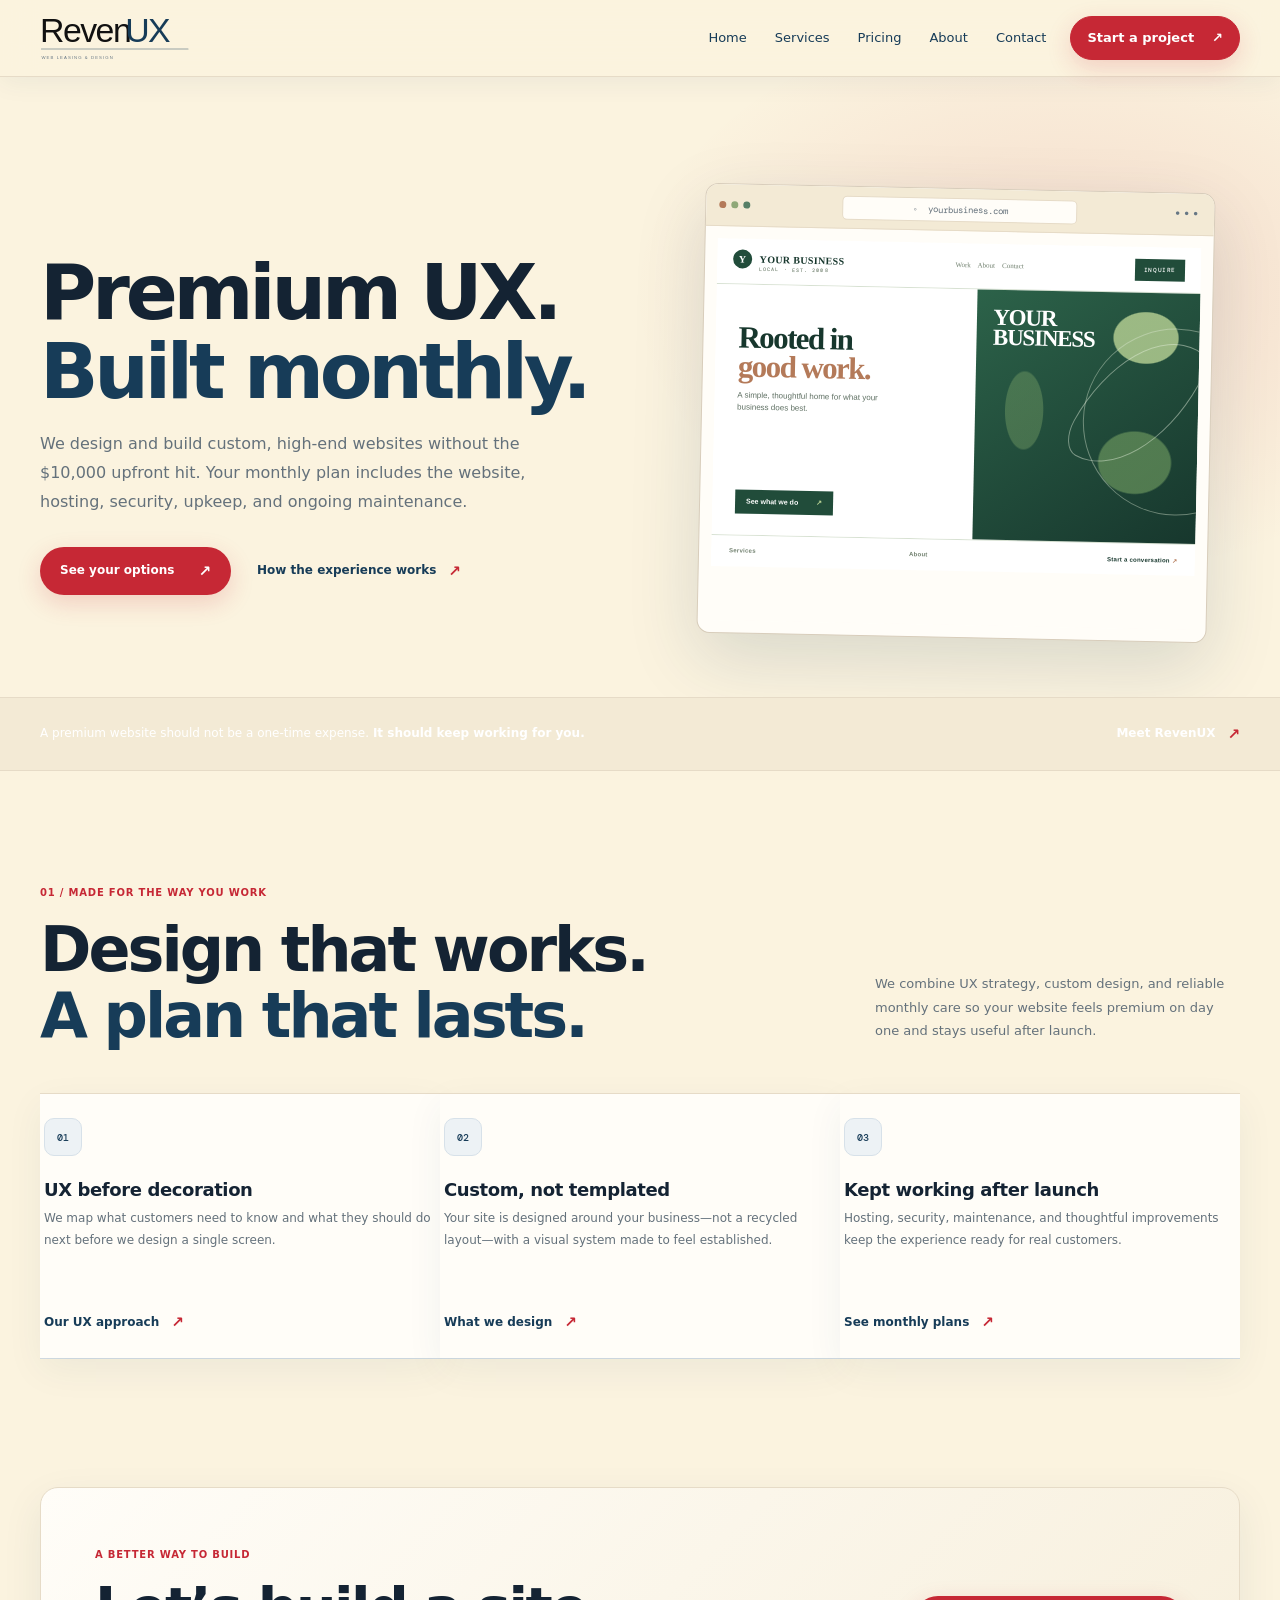
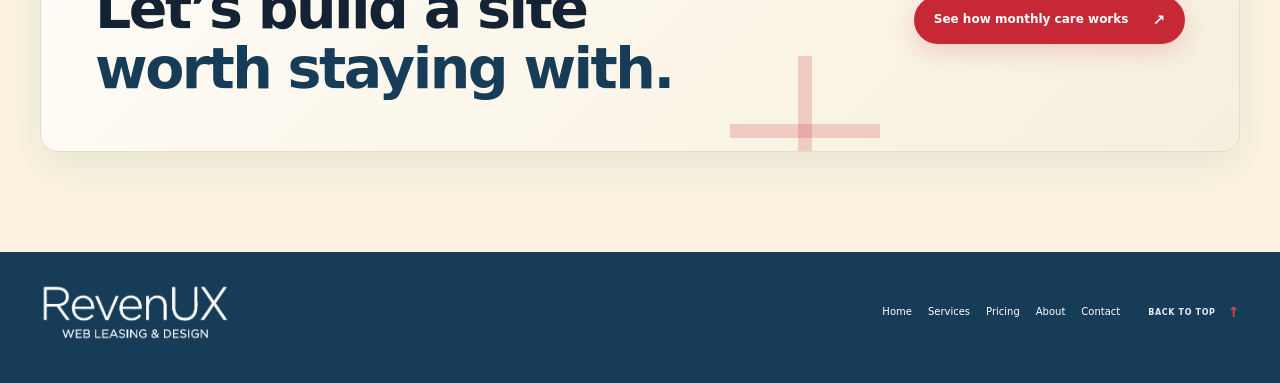
==== index.html @ ce30400d "Restore cream palette and tighten RevenUX wordmark" ====
<!doctype html>
<html lang="en">
<head>
  <meta charset="utf-8"><meta name="viewport" content="width=device-width, initial-scale=1">
  <meta name="theme-color" content="#ffffff"><meta name="description" content="RevenUX designs custom UX-led websites for local businesses with affordable monthly care, maintenance, hosting, and security.">
  <title>RevenUX — Premium UX websites, built monthly</title><link rel="icon" href="assets/revenux-monogram-blue.svg?v=1" type="image/svg+xml" sizes="any"><link rel="apple-touch-icon" href="assets/revenux-monogram-blue.svg?v=1">
  <link rel="preconnect" href="https://fonts.googleapis.com"><link rel="preconnect" href="https://fonts.gstatic.com" crossorigin>
  <link href="https://fonts.googleapis.com/css2?family=DM+Mono:wght@400;500&family=DM+Sans:wght@400;500;600;700&family=Manrope:wght@400;500;600;700;800&display=swap" rel="stylesheet">
  <link rel="stylesheet" href="styles.css?v=cream-red-1"><script src="script.js" defer></script>
</head>
<body data-page="home">
  <a class="skip-link" href="#main">Skip to content</a>
  <header class="site-header" id="top"><div class="shell header-inner">
    <a class="brand brand-wordmark" href="index.html" aria-label="RevenUX home"><img class="brand-logo" src="assets/revenux-wordmark-black-blue-tight.svg?v=1" alt="RevenUX Web Leasing &amp; Design"></a>
    <button class="menu-toggle" type="button" aria-expanded="false" aria-controls="primary-nav" aria-label="Open menu"><span></span><span></span></button>
    <nav class="primary-nav" id="primary-nav" aria-label="Main navigation"><a data-nav="home" href="index.html">Home</a><a data-nav="services" href="services.html">Services</a><a data-nav="pricing" href="pricing.html">Pricing</a><a data-nav="about" href="about.html">About</a><a data-nav="contact" href="contact.html">Contact</a><a class="nav-cta" href="contact.html">Start a project <span>↗</span></a></nav>
  </div></header>
  <main id="main">
    <section class="hero section-pad"><div class="hero-grid shell">
      <div class="hero-copy reveal"><h1>Premium UX.<br><em>Built monthly.</em></h1><p class="hero-lede">We design and build custom, high-end websites without the $10,000 upfront hit. Your monthly plan includes the website, hosting, security, upkeep, and ongoing maintenance.</p><div class="hero-actions"><a class="button button-primary" href="contact.html">See your options <span>↗</span></a><a class="text-link" href="services.html">How the experience works <span>↗</span></a></div></div>
      <div class="hero-visual reveal reveal-delay" aria-label="Website preview for a local heating and air company"><div class="visual-orbit orbit-one"></div><div class="visual-orbit orbit-two"></div><div class="site-preview"><div class="preview-top"><span class="preview-dots"><i></i><i></i><i></i></span><span class="preview-url">◦ &nbsp;yourbusiness.com</span><span class="preview-menu">•••</span></div><div class="preview-site preview-business preview-editorial"><div class="preview-nav"><span class="preview-logo"><b>Y</b> YOUR BUSINESS <small>LOCAL · EST. 2008</small></span><span class="preview-links">Work &nbsp;&nbsp; About &nbsp;&nbsp; Contact</span><span class="preview-call">INQUIRE</span></div><div class="preview-split"><div class="preview-split-copy"><h2>Rooted in<br><em>good work.</em></h2><p>A simple, thoughtful home for what your business does best.</p><span class="preview-button">See what we do <b>↗</b></span></div><div class="preview-visual-block"><strong>YOUR<br>BUSINESS</strong></div></div><div class="preview-footer-row"><span>Services</span><span>About</span><span>Start a conversation <b>↗</b></span></div></div></div></div>
    </div></section>
    <section class="intro-strip"><div class="shell strip-inner"><p>A premium website should not be a one-time expense. <strong>It should keep working for you.</strong></p><a class="text-link" href="about.html">Meet RevenUX <span>↗</span></a></div></section>
    <section class="section-pad home-services"><div class="shell"><div class="section-heading heading-row reveal"><div><span class="eyebrow">01 / MADE FOR THE WAY YOU WORK</span><h2>Design that works.<br><em>A plan that lasts.</em></h2></div><p>We combine UX strategy, custom design, and reliable monthly care so your website feels premium on day one and stays useful after launch.</p></div><div class="service-grid"><article class="service-card reveal"><span class="service-icon">01</span><h3>UX before decoration</h3><p>We map what customers need to know and what they should do next before we design a single screen.</p><a href="services.html" class="text-link">Our UX approach <span>↗</span></a></article><article class="service-card reveal reveal-delay"><span class="service-icon">02</span><h3>Custom, not templated</h3><p>Your site is designed around your business—not a recycled layout—with a visual system made to feel established.</p><a href="services.html" class="text-link">What we design <span>↗</span></a></article><article class="service-card reveal reveal-delay-2"><span class="service-icon">03</span><h3>Kept working after launch</h3><p>Hosting, security, maintenance, and thoughtful improvements keep the experience ready for real customers.</p><a href="pricing.html" class="text-link">See monthly plans <span>↗</span></a></article></div></div></section>
    <section class="home-cta"><div class="shell cta-panel reveal"><div><span class="eyebrow">A BETTER WAY TO BUILD</span><h2>Let’s build a site<br><em>worth staying with.</em></h2></div><a class="button button-primary" href="contact.html">See how monthly care works <span>↗</span></a><span class="cta-spark" aria-hidden="true"></span></div></section>
  </main>
  <footer class="site-footer"><div class="shell footer-main"><a class="footer-wordmark" href="index.html" aria-label="RevenUX home"><img src="assets/revenux-wordmark-footer.png" alt="RevenUX Web Leasing &amp; Design" style="display:block;width:190px;max-width:190px;height:auto;"></a><nav class="footer-links" aria-label="Footer navigation"><a href="index.html">Home</a><a href="services.html">Services</a><a href="pricing.html">Pricing</a><a href="about.html">About</a><a href="contact.html">Contact</a></nav><a class="back-top" href="#top">BACK TO TOP <span>↑</span></a></div></footer>
</body></html>
---- styles.css ----
:root{color-scheme:dark;--bg:#111311;--bg-soft:#171a17;--panel:#1c201c;--line:#343a33;--text:#f3f2ec;--muted:#a3aaa0;--soft:#788076;--accent:#c62835;--accent-hi:#e0444e;--green:#a52b35;--sans:'DM Sans',sans-serif;--display:'Manrope',sans-serif;--mono:'DM Mono',monospace;--shell:1200px;--radius:14px}
*{box-sizing:border-box}html{scroll-behavior:smooth;scroll-padding-top:90px}body{margin:0;background:var(--bg);color:var(--text);font:15px/1.6 var(--sans);-webkit-font-smoothing:antialiased}a{color:inherit;text-decoration:none}button,input,select,textarea{font:inherit}button{color:inherit}.shell{width:min(var(--shell),calc(100% - 56px));margin-inline:auto}.section-pad{padding-block:108px}.skip-link{position:fixed;top:10px;left:10px;z-index:1000;padding:10px 14px;background:var(--accent);color:#161713;transform:translateY(-150%)}.skip-link:focus{transform:none}
.site-header{position:sticky;top:0;z-index:50;background:rgba(17,19,17,.9);backdrop-filter:blur(16px);border-bottom:1px solid rgba(255,255,255,.07)}.header-inner{height:78px;display:flex;align-items:center;justify-content:space-between}.brand{display:inline-flex;align-items:center;gap:11px;font:800 18px/1 var(--display);letter-spacing:-.8px}.brand-mark{display:grid;place-items:center;width:38px;height:38px;background:var(--accent);color:#171613;border-radius:11px;font:800 21px var(--display)}.brand-accent{color:var(--accent)}.brand small{display:block;margin-top:5px;color:#8b9288;font:500 8px/1 var(--mono);letter-spacing:1.4px}.primary-nav{display:flex;align-items:center;gap:32px;color:#b3b8af;font-size:13px}.primary-nav>a:not(.nav-cta){transition:color .2s}.primary-nav>a:not(.nav-cta):hover,.primary-nav>a[aria-current=page]{color:var(--text)}.primary-nav>a[aria-current=page]:not(.nav-cta){position:relative}.primary-nav>a[aria-current=page]:not(.nav-cta):after{position:absolute;right:0;bottom:-28px;left:0;height:2px;background:var(--accent);content:""}.nav-cta{display:flex;align-items:center;gap:18px;padding:10px 15px;border:1px solid #414741;border-radius:999px;color:var(--text)}.nav-cta span{color:var(--accent)}.nav-cta:hover{border-color:var(--accent)}.menu-toggle{display:none}
.eyebrow{color:var(--accent);font:500 10px/1.4 var(--mono);letter-spacing:1.35px;text-transform:uppercase}.hero{position:relative;overflow:hidden;padding-top:76px;padding-bottom:24px;background:radial-gradient(ellipse 44% 52% at 84% 42%,rgba(198,40,53,.095),transparent 72%)}.hero-grid{display:grid;grid-template-columns:1fr .97fr;align-items:center;gap:48px;min-height:570px}.hero .eyebrow{display:inline-flex;align-items:center;gap:10px;padding:8px 12px;border:1px solid #373c36;border-radius:999px;color:#bdc1b7;font-size:9px;letter-spacing:1px}.status-dot,.caption-live i{width:7px;height:7px;border-radius:50%;background:#99ad82;box-shadow:0 0 12px #99ad8266}.hero h1,.page-hero h1{margin:23px 0 19px;font:700 clamp(48px,6vw,78px)/1.02 var(--display);letter-spacing:-4.5px}.hero h1 em,.page-hero h1 em,.section-heading h2 em,.contact-copy h1 em,.values-copy h2 em,.cta-panel h2 em{font-style:normal;color:var(--accent)}.hero-lede{max-width:510px;margin:0;color:#aab0a6;font-size:16px;line-height:1.8}.hero-actions{display:flex;align-items:center;gap:26px;margin-top:30px}.button{display:inline-flex;align-items:center;justify-content:center;gap:24px;min-height:48px;padding:0 20px;border:0;border-radius:8px;font-size:12px;font-weight:700;cursor:pointer;transition:transform .2s,background .2s,border-color .2s}.button:hover{transform:translateY(-2px)}.button-primary{background:var(--accent);color:#181915}.button-primary:hover{background:var(--accent-hi)}.button span{font-size:15px}.text-link{display:inline-flex;align-items:center;gap:12px;color:#e7e8e1;font-size:12px;font-weight:700;transition:color .2s}.text-link:hover{color:var(--accent)}.text-link span{color:var(--accent);font-size:15px}.hero-proof{display:flex;align-items:center;gap:13px;margin-top:54px}.proof-avatars{display:flex;padding-left:5px}.proof-avatars span{display:grid;place-items:center;width:31px;height:31px;margin-left:-5px;border:2px solid var(--bg);border-radius:50%;background:#526052;color:#e6e8dc;font:600 9px var(--mono)}.proof-avatars span+span{background:#795d4e}.hero-proof p{margin:0;color:#939a90;font-size:10px;line-height:1.5}.hero-proof strong{color:#d4d8ce;font-size:11px;font-weight:600}
.hero-visual{position:relative;min-height:490px;display:grid;place-items:center}.visual-orbit{position:absolute;aspect-ratio:1;border:1px solid rgba(198,40,53,.13);border-radius:50%;pointer-events:none;animation:orbit-pulse 7s ease-in-out infinite}.orbit-one{width:580px}.orbit-two{width:450px;border-color:rgba(198,40,53,.09);animation-delay:-3s}.site-preview{position:relative;width:min(100%,510px);border:1px solid #42483f;border-radius:13px;background:#20231f;overflow:hidden;box-shadow:0 28px 80px #0008;transform:rotate(1.2deg);animation:float 7s ease-in-out infinite}.preview-top{height:42px;display:grid;grid-template-columns:1fr 2.5fr 1fr;align-items:center;padding:0 13px;background:#242823;border-bottom:1px solid #3a4038}.preview-dots{display:flex;gap:5px}.preview-dots i,.browser-lights i{width:7px;height:7px;border-radius:50%;background:#df8068}.preview-dots i:nth-child(2),.browser-lights i:nth-child(2){background:#d7b66c}.preview-dots i:nth-child(3),.browser-lights i:nth-child(3){background:#8eaa7b}.preview-url{justify-self:center;width:100%;max-width:235px;padding:5px 8px;border-radius:5px;background:#171a17;color:#92988e;text-align:center;font:9px var(--mono)}.preview-menu{justify-self:end;color:#8f958d;font-size:12px;letter-spacing:2px}.preview-site{margin:12px;background:#e6e2d6;color:#252b26;min-height:382px;overflow:hidden}.preview-nav{height:46px;display:flex;align-items:center;justify-content:space-between;padding:0 16px;border-bottom:1px solid #d1cfc4}.preview-logo{font:800 10px var(--display);letter-spacing:.8px}.preview-logo b{display:inline-grid;place-items:center;width:19px;height:19px;margin-right:5px;border-radius:5px;background:#3c5747;color:#e8e5d7}.preview-logo small{display:block;margin:-3px 0 0 26px;color:#626b60;font:500 5px var(--mono);letter-spacing:1.1px}.preview-links{color:#677067;font-size:7px}.preview-call{padding:7px 9px;background:#cf7655;color:#fff;font:500 6px var(--mono);letter-spacing:.6px}.preview-hero{position:relative;min-height:232px;padding:35px 28px 22px;background:linear-gradient(115deg,#e7e3d7 0%,#dedfd1 65%,#bfc5ac 100%);overflow:hidden}.preview-kicker{color:#656d5e;font:500 6px var(--mono);letter-spacing:1.4px}.preview-hero h2{position:relative;z-index:1;margin:9px 0 6px;font:800 38px/.97 var(--display);letter-spacing:-2px}.preview-hero h2 em{color:#b56546;font-style:normal}.preview-hero p{position:relative;z-index:1;max-width:160px;margin:0;color:#676e63;font-size:8px;line-height:1.6}.preview-button{position:relative;z-index:1;display:inline-flex;gap:18px;margin-top:13px;padding:8px 11px;background:#334b3b;color:#f2f0e7;font:600 7px var(--sans)}.preview-button b{color:#e79a73}.preview-stat-row{display:grid;grid-template-columns:repeat(3,1fr);padding:14px 20px;background:#f0ede4}.preview-stat-row>div{padding-left:12px;border-right:1px solid #d8d7ca}.preview-stat-row>div:first-child{padding-left:0}.preview-stat-row>div:last-child{border:0}.preview-stat-row strong{display:block;font:800 17px var(--display)}.preview-stat-row strong span{color:#bd744e}.preview-stat-row small{display:block;margin-top:1px;color:#7e857a;font:500 5px var(--mono);letter-spacing:.4px}.preview-caption{height:58px;display:flex;align-items:center;gap:9px;padding:0 14px;color:#d9ddd4}.caption-mark{display:grid;place-items:center;width:25px;height:25px;border-radius:6px;background:#352b24;color:var(--accent)}.preview-caption strong,.preview-caption small{display:block}.preview-caption strong{font-size:9px}.preview-caption small{margin-top:2px;color:#8e968b;font-size:8px}.caption-live{display:flex;align-items:center;gap:6px;margin-left:auto;color:#a2aa9f;font:500 7px var(--mono);letter-spacing:.5px}.caption-live i{width:5px;height:5px}.floating-note{position:absolute;right:-3px;bottom:27px;display:flex;align-items:center;gap:10px;padding:12px 15px;border:1px solid #3e453b;border-radius:9px;background:#1b1f1b;box-shadow:0 12px 35px #0007;animation:float 6s ease-in-out infinite reverse}.note-icon{display:grid;place-items:center;width:28px;height:28px;border-radius:7px;background:#352b24;color:var(--accent)}.floating-note small,.floating-note strong{display:block}.floating-note small{color:#858d82;font:500 7px var(--mono);letter-spacing:.8px}.floating-note strong{margin-top:2px;font-size:10px}.hero-bottom{display:flex;align-items:center;gap:15px;padding-top:15px;color:#788076;font:500 8px var(--mono);letter-spacing:1px}.hero-line{height:1px;flex:1;background:#343a32}
.intro-strip{background:#1b1e1a;border-block:1px solid #2a2f29}.strip-inner{min-height:72px;display:flex;align-items:center;justify-content:space-between;gap:20px}.strip-inner p{margin:0;color:#a5aaa1;font-size:12px}.strip-inner strong{color:#edf0e7;font-weight:600}.home-services{background:#151815}.section-heading{margin-bottom:45px}.heading-row{display:flex;align-items:end;justify-content:space-between;gap:40px}.section-heading h2,.values-copy h2{margin:14px 0 0;font:700 clamp(40px,5vw,62px)/1.06 var(--display);letter-spacing:-3px}.heading-row>p{max-width:365px;margin:0 0 6px;color:#9ba298;font-size:13px;line-height:1.8}.service-grid{display:grid;grid-template-columns:repeat(3,1fr);gap:13px}.service-card{min-height:265px;display:flex;flex-direction:column;padding:24px;border:1px solid #363d35;border-radius:var(--radius);background:linear-gradient(145deg,#1e221e,#171a17);transition:transform .25s,border-color .25s}.service-card:hover{transform:translateY(-5px);border-color:#7f654f}.service-icon{display:grid;place-items:center;width:38px;height:38px;border:1px solid #554436;border-radius:10px;background:#29241f;color:var(--accent);font:500 10px var(--mono)}.service-card h3{margin:23px 0 8px;font:650 18px var(--display);letter-spacing:-.4px}.service-card p{margin:0 0 22px;color:#a2a99f;font-size:12px;line-height:1.8}.service-card .text-link{margin-top:auto}.home-cta,.simple-cta{padding-block:20px 100px;background:#151815}.cta-panel{position:relative;display:flex;align-items:center;justify-content:space-between;gap:35px;min-height:265px;padding:48px 54px;border:1px solid #484136;border-radius:18px;background:radial-gradient(ellipse at 90% 0%,rgba(198,40,53,.17),transparent 45%),linear-gradient(120deg,#24241f,#1b1e1b);overflow:hidden}.cta-panel h2{margin:14px 0 0;font:700 clamp(38px,5vw,57px)/1.05 var(--display);letter-spacing:-2.5px}.cta-panel .button{position:relative;z-index:1}.cta-spark{position:absolute;right:30%;bottom:-55px;color:#c628351a;font-size:250px;line-height:1}
.page-hero{padding-top:110px;padding-bottom:85px;background:radial-gradient(ellipse 55% 90% at 88% 30%,rgba(198,40,53,.1),transparent 68%)}.page-hero-inner{max-width:790px}.page-hero h1{font-size:clamp(48px,6.5vw,78px)}.page-hero p{max-width:590px;margin:0;color:#aab0a6;font-size:16px;line-height:1.85}.page-hero .hero-actions{margin-top:27px}.service-detail{background:#151815}.detail-grid{display:grid;grid-template-columns:repeat(3,1fr);gap:13px}.detail-card{display:grid;grid-template-columns:38px 1fr;gap:15px;min-height:315px;padding:25px 22px;border:1px solid #363d35;border-radius:var(--radius);background:#1b1f1b}.detail-number{color:var(--accent);font:500 11px var(--mono)}.detail-card h3{margin:0 0 12px;font:650 18px var(--display)}.detail-card p,.detail-card li{color:#a2a99f;font-size:11px;line-height:1.8}.detail-card p{margin:0}.detail-card ul{margin:17px 0 0;padding:15px 0 0;border-top:1px solid #343a33;list-style:none}.detail-card li{padding:4px 0}.detail-card li:before{content:"↗";margin-right:8px;color:var(--accent)}.process-section,.values-section{background:var(--bg)}.process-grid{display:grid;grid-template-columns:repeat(4,1fr);border-top:1px solid #363d35}.process-step{position:relative;min-height:185px;padding:23px 22px 16px 0}.process-step:not(:last-child){border-right:1px solid #363d35}.process-step:not(:first-child){padding-left:22px}.process-step>span{color:var(--accent);font:500 10px var(--mono)}.process-step h3{margin:23px 0 7px;font:650 17px var(--display)}.process-step p{max-width:210px;margin:0;color:#9fa69c;font-size:11px;line-height:1.8}.service-detail+.process-section{padding-top:10px}.simple-cta{padding-top:30px}.pricing-hero{padding-bottom:55px}.pricing-intro{display:flex;justify-content:space-between;align-items:center;gap:35px;margin-bottom:25px}.pricing-intro p{max-width:480px;margin:0;color:#a2a99f;font-size:11px;line-height:1.7}.term-panel{display:grid;grid-template-columns:1fr auto;align-items:center;gap:20px 35px;padding:22px 24px;border:1px solid #353b34;border-radius:12px;background:#1a1d1a}.field-label{display:block;margin-bottom:9px;color:#8d9589;font:500 9px var(--mono);letter-spacing:1px}.term-switch{display:grid;grid-template-columns:repeat(4,minmax(64px,1fr));gap:4px;max-width:410px;padding:4px;border:1px solid #373d36;border-radius:7px;background:#141714}.term-button{min-height:34px;padding:0 7px;border:0;border-radius:4px;background:transparent;color:#92998f;font-size:10px;cursor:pointer;transition:background .2s,color .2s}.term-button:hover,.term-button.is-active{background:var(--accent);color:#171915}.term-detail{display:flex;align-items:center;gap:12px;min-width:180px}.term-symbol{display:grid;place-items:center;width:34px;height:34px;border-radius:8px;background:#342b24;color:var(--accent)}.term-detail small,.term-detail strong{display:block}.term-detail small{color:#828a80;font:500 8px var(--mono);letter-spacing:.7px}.term-detail strong{margin-top:3px;font:600 13px var(--display)}.term-detail p{margin:2px 0 0;color:#9ba196;font-size:10px}.pricing-note{grid-column:1/-1;display:flex;align-items:center;gap:9px;margin:0;color:#92998f;font-size:10px}.pricing-note>span{display:grid;place-items:center;flex:0 0 16px;height:16px;border:1px solid #7c8378;border-radius:50%;font:9px var(--mono)}.price-cards{display:grid;grid-template-columns:repeat(3,1fr);gap:13px;margin-top:14px}.price-card{position:relative;display:flex;flex-direction:column;min-height:378px;padding:26px 25px;border:1px solid #353b34;border-radius:12px;background:linear-gradient(155deg,#1d211d,#171a17);transition:border-color .25s,transform .25s,box-shadow .25s}.price-card:hover{transform:translateY(-5px);border-color:#6a5948}.price-card.is-featured{border-color:#956344;box-shadow:inset 0 0 0 1px #95634455,0 15px 45px #0002}.price-card.is-featured:before{position:absolute;top:-1px;right:22px;padding:6px 10px;border-radius:0 0 7px 7px;background:var(--accent);color:#171915;content:"POPULAR";font:500 8px var(--mono);letter-spacing:.8px}.price-card .eyebrow{font-size:9px}.price-card h3{margin:12px 0 6px;font:650 23px var(--display);letter-spacing:-.7px}.price-card .card-pages{margin:0;color:#9ca398;font-size:11px}.card-feature-list{display:grid;gap:8px;margin:23px 0 19px;padding:17px 0 0;border-top:1px solid #343a33;list-style:none}.card-feature-list li{color:#b5bbb1;font-size:10px}.card-feature-list li:before{content:"✓";margin-right:9px;color:var(--green)}.card-price{margin-top:auto;padding-top:13px;font:700 31px var(--display);letter-spacing:-1px}.card-price small{color:#8e958b;font:400 10px var(--sans);letter-spacing:0}.card-setup{margin-top:2px;color:#a4aba0;font-size:10px}.card-select{display:flex;justify-content:space-between;align-items:center;width:100%;margin-top:17px;padding:11px 12px;border:1px solid #424940;border-radius:6px;background:transparent;color:#dfe2d9;font-size:10px;font-weight:600;cursor:pointer}.card-select:hover{border-color:var(--accent);color:var(--accent)}.pricing-chart-wrap{margin-top:15px;padding:25px 27px 18px;border:1px solid #353b34;border-radius:12px;background:#1b1e1b}.chart-heading{display:flex;justify-content:space-between;gap:15px}.chart-heading h3{margin:0;font:600 16px var(--display)}.savings{text-align:right}.savings small,.savings strong{display:block}.savings small{color:#8e968b;font:500 8px var(--mono);letter-spacing:.6px}.savings strong{margin-top:3px;color:var(--accent);font:700 23px var(--display)}.chart-legend{display:flex;gap:18px;margin-top:20px;color:#aab0a6;font-size:9px}.chart-legend span{display:flex;align-items:center;gap:7px}.legend-dot{width:7px;height:7px;border-radius:50%}.legend-base{background:#858b82}.legend-selected{background:var(--accent)}.chart-box{height:210px;margin-top:9px}.chart-box svg{display:block;width:100%;height:100%;overflow:visible}.chart-foot{display:flex;justify-content:space-between;color:#747c72;font:9px var(--mono)}.pricing-chart-wrap>.selected-tier{display:block;max-width:360px;margin-top:22px}.selected-tier select,.contact-form input,.contact-form select,.contact-form textarea{width:100%;border:1px solid #3b423a;border-radius:6px;background:#151815;color:#e9ebe4}.selected-tier select{height:42px;padding:0 11px;font-size:11px}
.about-section{background:#171a17}.founder-grid{display:grid;grid-template-columns:1fr 1fr .84fr;gap:13px}.founder-card{display:flex;flex-direction:column;justify-content:space-between;min-height:280px;padding:24px;border:1px solid #373d36;border-radius:10px;background:#1d211d}.founder-card-accent{background:linear-gradient(145deg,#28231e,#1d211d)}.founder-top{display:flex;align-items:center;justify-content:space-between}.founder-initials{display:grid;place-items:center;width:44px;height:44px;border:1px solid #555c50;border-radius:50%;background:#303830;color:#d6dece;font:600 11px var(--mono)}.founder-card-accent .founder-initials{border-color:#715442;background:#392d26;color:#f0a27f}.founder-role{color:#9ba297;font:500 8px var(--mono);letter-spacing:.7px}.founder-card h3,.founder-note h3{margin:21px 0 7px;font:650 22px var(--display);letter-spacing:-.7px}.founder-card p,.founder-note p{margin:0;color:#a4aba1;font-size:11px;line-height:1.8}.founder-footer{display:flex;justify-content:space-between;margin-top:24px;padding-top:12px;border-top:1px solid #373d36;color:#879084;font:500 8px var(--mono);letter-spacing:.6px}.founder-footer span:last-child{color:var(--accent)}.founder-note{display:flex;flex-direction:column;justify-content:center;padding:23px 12px 23px 28px}.founder-note h3{font-size:19px;line-height:1.35}.founder-note p{margin-bottom:18px}.founder-note .text-link{margin-top:auto}.values-section{background:#111311}.values-layout{display:grid;grid-template-columns:.8fr 1.2fr;gap:90px;align-items:center}.values-copy h2{margin-bottom:18px}.values-copy p{max-width:380px;color:#a4aba1;font-size:12px;line-height:1.85}.values-list{border-top:1px solid #363d35}.value-row{display:grid;grid-template-columns:35px 1fr 30px;align-items:start;gap:12px;padding:20px 0;border-bottom:1px solid #363d35}.value-row>span:first-child{padding-top:3px;color:var(--accent);font:500 9px var(--mono)}.value-row h3{margin:0 0 5px;font:600 15px var(--display)}.value-row p{margin:0;color:#969e93;font-size:10px}.value-mark{justify-self:end;color:#879084}.contact-section{padding-block:100px;background:radial-gradient(ellipse 55% 80% at 10% 50%,rgba(198,40,53,.07),transparent 75%),#111311}.contact-page{min-height:calc(100vh - 160px);display:flex;align-items:center}.contact-layout{display:grid;grid-template-columns:1fr .8fr;gap:100px;align-items:center}.contact-copy h1{margin:16px 0 18px;font:700 clamp(45px,5.2vw,65px)/1.03 var(--display);letter-spacing:-3px}.contact-copy>p{max-width:440px;color:#a4aba1;font-size:13px;line-height:1.8}.contact-meta{display:flex;align-items:center;gap:12px;margin-top:32px}.contact-star{display:grid;place-items:center;width:34px;height:34px;border:1px solid #5c473a;border-radius:50%;color:var(--accent)}.contact-meta small,.contact-meta strong{display:block}.contact-meta small{color:#899185;font:500 8px var(--mono);letter-spacing:.7px}.contact-meta strong{margin-top:3px;font-size:11px}.contact-direct{margin-top:34px}.contact-direct a{font-size:12px}.contact-direct a span{margin-left:8px;color:var(--accent)}.contact-form{padding:25px;border:1px solid #383e37;border-radius:10px;background:#1b1e1b}.form-heading{display:flex;justify-content:space-between;margin-bottom:21px;color:#818a7f;font:500 8px var(--mono);letter-spacing:.8px}.contact-form label{display:block;margin:14px 0 6px;color:#c5c9c0;font-size:10px;font-weight:600}.contact-form input,.contact-form select,.contact-form textarea{padding:10px 11px;font-size:11px;outline:none}.contact-form input::placeholder,.contact-form textarea::placeholder{color:#747d72}.contact-form input:focus,.contact-form select:focus,.contact-form textarea:focus{border-color:var(--accent);box-shadow:0 0 0 2px #c6283525}.contact-form select{height:40px}.contact-form textarea{resize:vertical}.form-submit{width:100%;margin-top:15px}.form-disclaimer{margin:10px 0 0;color:#81897e;text-align:center;font-size:9px;line-height:1.6}
.site-footer{padding:30px 0 18px;background:#181b18;border-top:1px solid #303630}.footer-main{display:flex;align-items:center;gap:30px;padding-bottom:24px}.footer-main>p{margin:0;color:#929a90;font-size:10px;line-height:1.6}.back-top{display:flex;align-items:center;gap:12px;margin-left:auto;color:#9da498;font:500 8px var(--mono);letter-spacing:.8px}.back-top span{color:var(--accent);font-size:14px}.footer-bottom{display:flex;justify-content:space-between;padding-top:14px;border-top:1px solid #303630;color:#768074;font:500 8px var(--mono);letter-spacing:.7px}.sr-only{position:absolute;width:1px;height:1px;padding:0;margin:-1px;overflow:hidden;clip:rect(0,0,0,0);white-space:nowrap;border:0}button:focus-visible,a:focus-visible,select:focus-visible,input:focus-visible,textarea:focus-visible{outline:2px solid var(--accent);outline-offset:3px}
.js .reveal{opacity:0;transform:translateY(18px);transition:opacity .75s cubic-bezier(.2,.7,.2,1),transform .75s cubic-bezier(.2,.7,.2,1)}.js .reveal.is-visible{opacity:1;transform:translateY(0)}.reveal-delay{transition-delay:.13s!important}.reveal-delay-2{transition-delay:.23s!important}.reveal-delay-3{transition-delay:.33s!important}@keyframes float{0%,100%{translate:0 0}50%{translate:0 -9px}}@keyframes orbit-pulse{0%,100%{scale:1;opacity:.8}50%{scale:1.035;opacity:1}}
@media(max-width:1000px){.hero-grid{grid-template-columns:1fr 1fr;gap:25px}.hero h1{font-size:62px}.hero-visual{min-height:420px}.orbit-one{width:460px}.orbit-two{width:360px}.founder-grid{grid-template-columns:1fr 1fr}.founder-note{grid-column:1/-1;padding:18px 0 0}.contact-layout{gap:55px}.values-layout{gap:45px}.detail-card{grid-template-columns:27px 1fr;padding:21px 16px}.price-card{padding:22px 19px}}
@media(max-width:720px){.shell{width:min(var(--shell),calc(100% - 36px))}.section-pad{padding-block:76px}.header-inner{height:68px}.menu-toggle{display:flex;flex-direction:column;justify-content:center;gap:5px;width:40px;height:40px;padding:10px;border:1px solid #3a4039;border-radius:7px;background:transparent}.menu-toggle span{height:1px;width:18px;background:#e7e9e1;transition:transform .2s}.menu-toggle[aria-expanded=true] span:first-child{transform:translateY(3px) rotate(45deg)}.menu-toggle[aria-expanded=true] span:last-child{transform:translateY(-3px) rotate(-45deg)}.primary-nav{position:absolute;top:68px;right:0;left:0;display:none;flex-direction:column;align-items:stretch;gap:0;padding:10px 18px 18px;border-bottom:1px solid #333a33;background:#151815}.primary-nav.is-open{display:flex}.primary-nav>a:not(.nav-cta){padding:13px 5px;border-bottom:1px solid #282d28}.primary-nav>a[aria-current=page]:not(.nav-cta):after{display:none}.nav-cta{justify-content:space-between;margin-top:12px}.hero{padding-top:54px}.hero-grid{grid-template-columns:1fr;gap:18px}.hero h1{font-size:clamp(48px,13vw,66px);letter-spacing:-3.5px}.hero-lede{font-size:14px}.hero-proof{margin-top:32px}.hero-visual{min-height:360px;margin-top:3px}.site-preview{width:min(100%,460px)}.preview-site{min-height:345px}.preview-hero{min-height:200px}.preview-hero h2{font-size:33px}.floating-note{right:-1px;bottom:3px}.hero-bottom{font-size:7px}.strip-inner{min-height:78px;padding-block:14px}.strip-inner p{font-size:11px}.heading-row{display:block}.section-heading{margin-bottom:32px}.section-heading h2,.values-copy h2{font-size:clamp(39px,10vw,54px);letter-spacing:-2.5px}.heading-row>p{margin-top:17px;font-size:12px}.service-grid,.detail-grid{grid-template-columns:1fr}.service-card{min-height:225px}.detail-card{min-height:unset;padding:22px}.detail-card ul{margin-top:12px}.process-grid{grid-template-columns:1fr 1fr}.process-step{min-height:165px;padding:18px 14px 16px 0}.process-step:not(:first-child){padding-left:14px}.process-step:nth-child(2){border-right:0}.process-step:nth-child(n+3){border-top:1px solid #363d35}.page-hero{padding-block:75px 56px}.page-hero h1{font-size:clamp(45px,11vw,65px);letter-spacing:-3px}.page-hero p{font-size:14px}.cta-panel{align-items:flex-start;flex-direction:column;min-height:260px;padding:34px 26px}.cta-panel h2{font-size:clamp(38px,10vw,51px)}.cta-spark{right:-10px;bottom:-85px;font-size:190px}.home-cta,.simple-cta{padding-bottom:70px}.pricing-intro{display:block}.pricing-intro p{margin-top:12px}.term-panel{grid-template-columns:1fr;padding:19px}.term-detail{padding-top:12px;border-top:1px solid #343a33}.pricing-note{font-size:9px}.price-cards{grid-template-columns:1fr}.price-card{min-height:unset;padding:23px}.price-card h3{font-size:21px}.card-feature-list{margin:18px 0 10px}.price-card.is-featured:before{right:18px}.pricing-chart-wrap{padding:20px}.chart-heading{align-items:flex-start}.chart-heading h3{font-size:13px}.savings strong{font-size:19px}.savings small{font-size:7px}.chart-legend{font-size:8px}.chart-box{height:180px}.founder-grid{grid-template-columns:1fr}.founder-note{grid-column:auto;padding:12px 3px 0}.founder-card{min-height:230px}.values-layout{grid-template-columns:1fr;gap:27px}.contact-layout{grid-template-columns:1fr;gap:32px}.contact-section{padding-block:75px}.contact-page{min-height:auto}.contact-copy>p{font-size:12px}.contact-copy h1{font-size:clamp(43px,11vw,57px);letter-spacing:-2.5px}.footer-main{gap:15px;flex-wrap:wrap}.footer-main>p{font-size:9px}.footer-bottom{gap:10px;flex-wrap:wrap;font-size:7px}}
@media(max-width:430px){.hero-actions{align-items:flex-start;flex-direction:column;gap:17px}.hero-visual{min-height:315px}.site-preview{margin:0 3px}.preview-top{height:36px}.preview-site{min-height:310px}.preview-nav{padding-inline:10px}.preview-links{display:none}.preview-hero{min-height:176px;padding:26px 19px}.preview-hero h2{font-size:29px}.preview-stat-row{padding-inline:12px}.preview-stat-row>div{padding-left:7px}.preview-stat-row strong{font-size:14px}.preview-stat-row small{font-size:4px}.preview-caption{height:48px;padding-inline:9px}.caption-live{font-size:6px}.floating-note{padding:8px 10px}.floating-note strong{font-size:9px}.term-switch{grid-template-columns:repeat(2,1fr)}.chart-heading{gap:6px}.chart-heading h3{max-width:190px}.savings small{max-width:110px;line-height:1.5}.contact-form{padding:19px}.footer-main{align-items:flex-start}.footer-main>p{margin-left:auto;text-align:right}.back-top{margin-left:0;width:100%}.footer-bottom span:last-child{width:100%}}
@media(prefers-reduced-motion:reduce){html{scroll-behavior:auto}*,*::before,*::after{animation-duration:.01ms!important;animation-iteration-count:1!important;transition-duration:.01ms!important}.js .reveal{opacity:1;transform:none}}

/* Refined palette and controls, aligned with the original RevenUX direction. */
:root{--bg:#121212;--bg-soft:#171717;--panel:#1a1a1a;--panel-hi:#202020;--line:#2a2a2a;--text:#f4f4f5;--muted:#a1a1aa;--soft:#737373;--accent:#f58f60;--accent-hi:#e07d50;--green:#a9b895;--sans:system-ui,-apple-system,BlinkMacSystemFont,"Segoe UI",sans-serif;--display:system-ui,-apple-system,BlinkMacSystemFont,"Segoe UI",sans-serif}
.site-header{background:rgba(18,18,18,.94);border-bottom-color:#2a2a2a}.header-inner{height:76px}.primary-nav{gap:4px;color:#a1a1aa}.primary-nav>a:not(.nav-cta){padding:9px 12px;border-radius:8px}.primary-nav>a:not(.nav-cta):hover{background:#202020}.primary-nav>a[aria-current=page]:not(.nav-cta){background:#222;color:#f4f4f5}.primary-nav>a[aria-current=page]:not(.nav-cta):after{display:none}.nav-cta{margin-left:8px;padding:11px 16px;border-color:#383838;background:var(--accent);color:#161616;font-weight:700;transition:background .2s,transform .2s}.nav-cta span{color:#161616}.nav-cta:hover{transform:translateY(-1px);border-color:var(--accent-hi);background:var(--accent-hi)}.hero,.page-hero{background:radial-gradient(ellipse 45% 65% at 83% 38%,rgba(198,40,53,.075),transparent 70%)}.visual-orbit{opacity:.45}.site-preview{border-color:#373737;box-shadow:0 24px 70px #0009}.intro-strip,.home-services,.about-section,.site-footer{border-color:#282828}.service-card,.detail-card,.founder-card,.pricing-chart-wrap,.contact-form{border-color:#2e2e2e;background:#1a1a1a}.button-primary{box-shadow:0 8px 24px #f58f6020}.footer-main{gap:28px}.footer-links{display:flex;align-items:center;gap:16px;margin-left:auto;color:#9d9d9d;font-size:10px}.footer-links a:hover{color:var(--accent)}.back-top{margin-left:0}
.pricing-control{margin-bottom:14px;padding:26px 28px 20px;border:1px solid #303030;border-radius:14px;background:#1a1a1a}.control-heading{display:flex;align-items:center;justify-content:space-between;gap:24px}.control-heading .field-label{margin-bottom:5px}.control-heading h2{margin:0;font:650 clamp(20px,3vw,27px)/1.2 var(--display);letter-spacing:-.7px}.term-readout{min-width:180px;text-align:right}.term-readout small,.term-readout strong,.term-readout span{display:block}.term-readout small{color:#929292;font:500 8px var(--mono);letter-spacing:.9px}.term-readout strong{margin-top:2px;color:var(--accent);font:700 17px var(--display)}.term-readout span{color:#999;font-size:9px}.slider-row{display:grid;grid-template-columns:36px 1fr 36px;align-items:center;gap:16px;margin:26px 0 8px}.slider-step{width:36px;height:36px;border:1px solid #3a3a3a;border-radius:50%;background:#222;color:#f4f4f5;font-size:20px;line-height:1;cursor:pointer;transition:background .2s,border-color .2s,color .2s}.slider-step:hover{border-color:var(--accent);background:#2c241f;color:var(--accent)}.slider-label{display:block;width:100%}#term-slider{display:block;width:100%;height:7px;margin:0;border:0;border-radius:999px;appearance:none;-webkit-appearance:none;background:linear-gradient(90deg,var(--accent) 0 var(--slider-fill,0%),#414141 var(--slider-fill,0%) 100%);cursor:pointer;outline:none}#term-slider::-webkit-slider-thumb{width:22px;height:22px;appearance:none;-webkit-appearance:none;border:4px solid #f4f4f5;border-radius:50%;background:var(--accent);box-shadow:0 0 0 4px #f58f6033;transition:transform .15s}#term-slider::-webkit-slider-thumb:hover{transform:scale(1.12)}#term-slider::-moz-range-thumb{width:15px;height:15px;border:4px solid #f4f4f5;border-radius:50%;background:var(--accent);box-shadow:0 0 0 4px #f58f6033}#term-slider:focus-visible{outline:2px solid #f58f60;outline-offset:9px}.slider-ticks{display:grid;grid-template-columns:repeat(4,1fr);margin:3px 45px 0}.term-button{min-height:34px;padding:3px 6px;border:0;border-radius:6px;background:transparent;color:#878787;font-size:10px;cursor:pointer;transition:color .2s,background .2s}.term-button:hover{color:#f4f4f5}.term-button.is-active{background:#30241e;color:var(--accent);font-weight:700}.pricing-control .pricing-note{margin-top:14px;color:#8d8d8d;font-size:9px}.pricing-control .pricing-note>span{border-color:#666}.price-card{border-color:#303030;background:linear-gradient(150deg,#1c1c1c,#171717)}.price-card:hover{border-color:#6c5142}.price-card.is-selected{transform:translateY(-3px);border-color:var(--accent);box-shadow:0 12px 32px #f58f6011}.price-card .card-select{min-height:39px;border-color:#3a3a3a;border-radius:7px;color:#e9e9e9}.price-card.is-selected .card-select{border-color:#6e4937;background:#2a211d;color:var(--accent)}.pricing-chart-wrap{margin-top:14px;background:#181818}.chart-heading .field-label strong{color:var(--accent);font-weight:500}.chart-legend{color:#b2b2b2}.contact-form input,.contact-form select,.contact-form textarea,.selected-tier select{border-color:#363636;background:#131313}.cta-panel{border-color:#3c3631;background:radial-gradient(ellipse at 90% 0%,rgba(198,40,53,.12),transparent 43%),#1a1a1a}
@media(max-width:920px){.menu-toggle{display:flex;flex-direction:column;justify-content:center;gap:5px;width:40px;height:40px;padding:10px;border:1px solid #3a3a3a;border-radius:8px;background:#1a1a1a}.menu-toggle span{height:1px;width:18px;background:#e7e9e1;transition:transform .2s}.menu-toggle[aria-expanded=true] span:first-child{transform:translateY(3px) rotate(45deg)}.menu-toggle[aria-expanded=true] span:last-child{transform:translateY(-3px) rotate(-45deg)}.primary-nav{position:absolute;top:76px;right:18px;left:18px;display:none;flex-direction:column;align-items:stretch;gap:3px;padding:12px;border:1px solid #303030;border-radius:12px;background:#171717;box-shadow:0 18px 45px #0008}.primary-nav.is-open{display:flex}.primary-nav>a:not(.nav-cta){padding:13px 12px;border-bottom:1px solid #292929;border-radius:6px}.primary-nav>a[aria-current=page]:not(.nav-cta):after{display:none}.nav-cta{justify-content:center;margin:8px 0 0}.footer-links{gap:10px}}
@media(max-width:720px){.header-inner{height:68px}.primary-nav{top:68px}.footer-main{align-items:flex-start}.footer-links{order:4;width:100%;justify-content:space-between;margin:4px 0 0;padding-top:14px;border-top:1px solid #303030}.back-top{width:auto;margin-left:auto}.footer-main>p{margin-left:auto;text-align:right}.pricing-control{padding:20px 16px 16px}.control-heading{align-items:flex-start}.term-readout{min-width:120px}.slider-row{grid-template-columns:32px 1fr 32px;gap:10px;margin-top:22px}.slider-step{width:32px;height:32px}.slider-ticks{margin-inline:38px}.term-button{font-size:9px}}
@media(max-width:430px){.pricing-intro{margin-bottom:20px}.control-heading{display:block}.term-readout{display:flex;align-items:baseline;gap:8px;margin-top:12px;text-align:left}.term-readout small,.term-readout strong,.term-readout span{display:inline}.term-readout strong{margin:0}.term-readout span{margin-left:auto}.slider-row{gap:8px}.slider-ticks{margin-inline:31px}.footer-links{gap:6px;font-size:9px}}
.tier-instruction{margin:26px 0 -4px;color:#aaa;font-size:12px}.price-card{cursor:pointer}.price-card:focus-visible{outline:2px solid var(--accent);outline-offset:3px}.chart-box svg{animation:chart-refresh .28s ease-out}@keyframes chart-refresh{from{opacity:.35;transform:translateY(4px)}to{opacity:1;transform:translateY(0)}}


/* Light-first RevenUX theme */
:root{
  color-scheme:light;
  --bg:#ffffff;
  --bg-soft:#f7f9f4;
  --panel:#ffffff;
  --panel-hi:#fbfcfa;
  --line:#e2e8de;
  --text:#182019;
  --muted:#687369;
  --soft:#8c968d;
  --accent:#b8f34a;
  --accent-hi:#9bd832;
  --green:#5e8b2d;
}
body{background:#fff!important;color:var(--text)!important}
.site-header{background:rgba(255,255,255,.9)!important;border-bottom:1px solid var(--line)!important;box-shadow:0 5px 24px rgba(24,32,25,.04)}
.brand,.brand small,.primary-nav,.primary-nav>a:not(.nav-cta),.text-link,.hero h1,.page-hero h1,.section-heading h2,.values-copy h2,.cta-panel h2,.service-card h3,.detail-card h3,.founder-card h3,.founder-note h3,.process-step h3,.value-row h3,.chart-heading h3{color:var(--text)}
.brand-mark{background:var(--accent);color:var(--text)}
.brand-accent,.eyebrow,.text-link span,.nav-cta span,.detail-number,.process-step>span,.value-row>span:first-child,.value-mark{color:var(--accent-hi)}
.brand small,.hero-bottom,.field-label,.term-readout small,.pricing-note,.form-disclaimer,.footer-bottom,.back-top,.hero-proof p,.founder-role,.founder-footer,.contact-meta small,.term-detail small,.term-detail p{color:var(--muted)}
.primary-nav>a:not(.nav-cta):hover,.primary-nav>a[aria-current=page]{color:var(--text);background:var(--bg-soft)}
.primary-nav>a[aria-current=page]:not(.nav-cta):after{background:var(--accent-hi)}
.nav-cta{background:var(--accent)!important;color:var(--text)!important;border-color:var(--accent-hi)!important}
.nav-cta span{color:var(--text)!important}
.nav-cta:hover{background:var(--accent-hi)!important;border-color:var(--accent-hi)!important}
.hero,.page-hero,.home-services,.service-detail,.process-section,.values-section,.about-section,.contact-section,.home-cta,.simple-cta{background:#fff!important}
.hero,.page-hero{background:radial-gradient(ellipse 48% 65% at 82% 35%,rgba(198,40,53,.18),transparent 68%)!important}
.intro-strip{background:var(--bg-soft)!important;border-block:1px solid var(--line)!important}
.strip-inner p,.heading-row>p,.hero-lede,.page-hero p,.service-card p,.detail-card p,.detail-card li,.process-step p,.pricing-intro p,.contact-copy>p,.founder-card p,.founder-note p,.values-copy p,.value-row p{color:var(--muted)!important}
.strip-inner strong,.hero-proof strong{color:var(--text)!important}
.service-grid,.detail-grid,.founder-grid,.price-cards{isolation:isolate}
.service-card,.detail-card,.founder-card,.term-panel,.pricing-control,.pricing-chart-wrap,.contact-form,.price-card{border-color:var(--line)!important;background:var(--bg-soft)!important;box-shadow:0 12px 32px rgba(24,32,25,.045)}
.service-card:hover,.detail-card:hover,.founder-card:hover,.price-card:hover{border-color:var(--accent-hi)!important}
.service-icon,.founder-initials,.caption-mark,.note-icon,.term-symbol{border-color:#efc4c8!important;background:var(--lime-soft,#fae8e9)!important;color:var(--green)!important}
.cta-panel{border-color:var(--line)!important;background:linear-gradient(135deg,#fff,#f7faf4)!important;box-shadow:0 14px 40px rgba(24,32,25,.06)}
.cta-spark{color:rgba(198,40,53,.22)}
.button-primary{background:var(--accent)!important;color:var(--text)!important;box-shadow:0 8px 24px rgba(153,211,48,.18)}
.button-primary:hover{background:var(--accent-hi)!important}
.site-preview{border-color:var(--line)!important;background:#fff!important;box-shadow:0 24px 70px rgba(24,32,25,.13)}
.preview-top{background:#f1f5ed!important;border-bottom-color:var(--line)!important}
.preview-url{background:#fff!important;border:1px solid var(--line);color:var(--muted)!important}
.preview-menu{color:var(--muted)!important}
.preview-site{background:#fff!important;color:var(--text)!important}
.preview-nav{border-bottom-color:var(--line)!important}
.preview-logo b{background:var(--accent)!important;color:var(--text)!important}
.preview-logo small,.preview-links,.preview-kicker,.preview-hero p{color:var(--muted)!important}
.preview-call,.preview-button{background:var(--accent)!important;color:var(--text)!important}
.preview-hero{background:linear-gradient(115deg,#fff 0%,#f7faf3 68%,#e9f5d6 100%)!important}
.preview-hero h2,.preview-stat-row strong{color:var(--text)!important}
.preview-hero h2 em,.preview-button b,.preview-stat-row strong span{color:var(--green)!important}
.preview-stat-row{background:var(--bg-soft)!important}
.preview-stat-row>div{border-right-color:var(--line)!important}
.preview-stat-row small,.preview-caption small{color:var(--muted)!important}
.preview-caption{background:#fff!important;color:var(--text)!important}
.floating-note{border-color:var(--line)!important;background:#fff!important;box-shadow:0 12px 35px rgba(24,32,25,.12)}
.floating-note small{color:var(--muted)!important}
.hero-line,.values-list,.process-grid,.process-step:not(:last-child),.process-step:nth-child(n+3),.detail-card ul,.card-feature-list,.founder-footer,.value-row,.footer-bottom{border-color:var(--line)!important}
.term-panel,.pricing-control{background:var(--bg-soft)!important}
.term-switch{border-color:var(--line)!important;background:#fff!important}
.term-button{color:var(--muted)!important}
.term-button:hover,.term-button.is-active{background:var(--lime-soft,#fae8e9)!important;color:var(--text)!important}
.slider-step{border-color:var(--line)!important;background:#fff!important;color:var(--text)!important}
.slider-step:hover{border-color:var(--accent-hi)!important;background:var(--lime-soft,#fae8e9)!important;color:var(--text)!important}
#term-slider{background:linear-gradient(90deg,var(--accent-hi) 0 var(--slider-fill,0%),#dfe7da var(--slider-fill,0%) 100%)!important}
#term-slider::-webkit-slider-thumb{border-color:#fff!important;background:var(--accent-hi)!important;box-shadow:0 0 0 4px rgba(198,40,53,.3)}
#term-slider::-moz-range-thumb{border-color:#fff!important;background:var(--accent-hi)!important;box-shadow:0 0 0 4px rgba(198,40,53,.3)}
.price-card{background:#fff!important}
.price-card.is-featured,.price-card.is-selected{border-color:var(--accent-hi)!important;box-shadow:0 14px 35px rgba(24,32,25,.08)}
.price-card.is-featured:before{background:var(--accent)!important;color:var(--text)!important}
.card-pages,.card-feature-list li,.card-price small,.card-setup{color:var(--muted)!important}
.card-feature-list li:before{color:var(--green)!important}
.card-select{border-color:var(--line)!important;color:var(--text)!important}
.card-select:hover,.price-card.is-selected .card-select{border-color:var(--accent-hi)!important;background:var(--lime-soft,#fae8e9)!important;color:var(--text)!important}
.chart-heading .field-label strong,.savings strong{color:var(--green)!important}
.chart-legend,.chart-foot{color:var(--muted)!important}
.selected-tier select,.contact-form input,.contact-form select,.contact-form textarea{border-color:var(--line)!important;background:#fff!important;color:var(--text)!important}
.contact-form label{color:var(--text)!important}
.contact-form input::placeholder,.contact-form textarea::placeholder{color:var(--soft)!important}
.contact-form input:focus,.contact-form select:focus,.contact-form textarea:focus{border-color:var(--accent-hi)!important;box-shadow:0 0 0 3px rgba(198,40,53,.25)!important}
.contact-star{border-color:#efc4c8!important;color:var(--green)!important}
.site-footer{background:var(--bg-soft)!important;border-top-color:var(--line)!important}
.footer-links{color:var(--muted)!important}
.footer-links a:hover{color:var(--green)!important}
.menu-toggle{border-color:var(--line)!important;background:#fff!important}
.menu-toggle span{background:var(--text)!important}
.primary-nav.is-open{background:#fff!important;border-color:var(--line)!important;box-shadow:0 18px 45px rgba(24,32,25,.1)}
.primary-nav>a:not(.nav-cta){border-bottom-color:var(--line)!important}


/* Clean professional light palette */
:root{
  color-scheme:light;
  --bg:#ffffff;
  --bg-soft:#f7f7f5;
  --panel:#ffffff;
  --panel-hi:#fbfbf9;
  --line:#e7e7e2;
  --text:#111111;
  --muted:#5f625f;
  --soft:#8c8f8a;
  --accent:#c62835;
  --accent-hi:#e0444e;
  --green:#a52b35;
  --lime-soft:#fae8e9;
  --radius:16px;
}
html{background:#fff!important}
body{background:#fff!important;color:var(--text)!important}
.site-header{background:rgba(255,255,255,.92)!important;border-bottom:1px solid var(--line)!important;box-shadow:0 6px 24px rgba(17,17,17,.04)}
.brand,.brand small,.primary-nav,.primary-nav>a:not(.nav-cta),.text-link,.hero h1,.page-hero h1,.section-heading h2,.values-copy h2,.cta-panel h2,.service-card h3,.detail-card h3,.founder-card h3,.founder-note h3,.process-step h3,.value-row h3,.chart-heading h3{color:var(--text)!important}
.brand small,.hero-bottom,.field-label,.term-readout small,.pricing-note,.form-disclaimer,.footer-bottom,.back-top,.hero-proof p,.founder-role,.founder-footer,.contact-meta small,.term-detail small,.term-detail p{color:var(--muted)!important;font-family:var(--sans)!important;letter-spacing:.08em!important}
.eyebrow{color:#a52b35!important;font-family:var(--sans)!important;font-weight:700!important;letter-spacing:.1em!important}
.nav-links,.primary-nav{font-family:var(--sans)!important}
.primary-nav>a:not(.nav-cta):hover,.primary-nav>a[aria-current=page]{color:var(--text)!important;background:var(--bg-soft)!important}
.primary-nav>a[aria-current=page]:not(.nav-cta):after{background:var(--accent-hi)!important}
.nav-cta{background:var(--accent)!important;color:#111!important;border-color:var(--accent)!important;font-weight:700}
.nav-cta span{color:#111!important}
.nav-cta:hover{background:var(--accent-hi)!important;border-color:var(--accent-hi)!important}
.hero,.page-hero,.home-services,.service-detail,.process-section,.values-section,.about-section,.contact-section,.home-cta,.simple-cta,.pricing-section{background:#fff!important}
.hero,.page-hero{background:radial-gradient(ellipse 45% 60% at 84% 36%,rgba(198,40,53,.16),transparent 70%)!important}
.intro-strip{background:var(--bg-soft)!important;border-block:1px solid var(--line)!important}
.strip-inner p,.heading-row>p,.hero-lede,.page-hero p,.service-card p,.detail-card p,.detail-card li,.process-step p,.pricing-intro p,.contact-copy>p,.founder-card p,.founder-note p,.values-copy p,.value-row p{color:var(--muted)!important}
.strip-inner strong,.hero-proof strong{color:var(--text)!important}
.hero h1,.page-hero h1{font-weight:650!important;letter-spacing:-.055em!important}
.hero h1 em,.page-hero h1 em,.section-heading h2 em,.contact-copy h1 em,.values-copy h2 em,.cta-panel h2 em{color:#789b22!important}
.button{border-radius:999px!important}
.button-primary{background:var(--accent)!important;color:#111!important;box-shadow:0 8px 24px rgba(198,40,53,.18)}
.button-primary:hover{background:var(--accent-hi)!important}
.text-link{color:var(--text)!important}
.text-link:hover{color:#a52b35!important}
.text-link span{color:#a52b35!important}
.status-dot,.caption-live i{background:var(--accent-hi)!important;box-shadow:0 0 12px rgba(198,40,53,.45)!important}
.service-card,.detail-card,.founder-card,.founder-card-accent,.term-panel,.pricing-control,.pricing-chart-wrap,.contact-form,.price-card{border-color:var(--line)!important;background:#fff!important;box-shadow:0 12px 36px rgba(17,17,17,.05)}
.service-card:hover,.detail-card:hover,.founder-card:hover,.price-card:hover{border-color:var(--accent-hi)!important}
.service-icon,.founder-initials,.caption-mark,.note-icon,.term-symbol{border-color:#f2c9cc!important;background:var(--lime-soft)!important;color:#a52b35!important}
.cta-panel{border-color:var(--line)!important;background:linear-gradient(135deg,#fff,#f8fbeF)!important;box-shadow:0 14px 40px rgba(17,17,17,.06)}
.cta-spark{color:rgba(198,40,53,.25)}
.site-preview{border-color:var(--line)!important;background:#fff!important;box-shadow:0 24px 70px rgba(17,17,17,.13)}
.preview-top{background:#f5f5f2!important;border-bottom-color:var(--line)!important}
.preview-url{background:#fff!important;border:1px solid var(--line)!important;color:var(--muted)!important}
.preview-menu{color:var(--muted)!important}
.preview-site{background:#fff!important;color:var(--text)!important}
.preview-nav{border-bottom-color:var(--line)!important}
.preview-logo b{background:var(--accent)!important;color:#111!important}
.preview-logo small,.preview-links,.preview-kicker,.preview-hero p{color:var(--muted)!important}
.preview-call,.preview-button{background:var(--accent)!important;color:#111!important}
.preview-hero{background:linear-gradient(115deg,#fff 0%,#fafaf7 68%,#fae8e9 100%)!important}
.preview-hero h2,.preview-stat-row strong{color:var(--text)!important}
.preview-hero h2 em,.preview-button b,.preview-stat-row strong span{color:#a52b35!important}
.preview-stat-row{background:var(--bg-soft)!important}
.preview-stat-row>div{border-right-color:var(--line)!important}
.preview-stat-row small,.preview-caption small{color:var(--muted)!important}
.preview-caption{background:#fff!important;color:var(--text)!important}
.floating-note{border-color:var(--line)!important;background:#fff!important;box-shadow:0 12px 35px rgba(17,17,17,.12)}
.floating-note small{color:var(--muted)!important}
.hero-line,.values-list,.process-grid,.process-step:not(:last-child),.process-step:nth-child(n+3),.detail-card ul,.card-feature-list,.founder-footer,.value-row,.footer-bottom{border-color:var(--line)!important}
.term-switch{border-color:var(--line)!important;background:var(--bg-soft)!important}
.term-button{color:var(--muted)!important}
.term-button:hover,.term-button.is-active{background:var(--lime-soft)!important;color:var(--text)!important}
.slider-step{border-color:var(--line)!important;background:#fff!important;color:var(--text)!important}
.slider-step:hover{border-color:var(--accent-hi)!important;background:var(--lime-soft)!important;color:var(--text)!important}
#term-slider{background:linear-gradient(90deg,var(--accent-hi) 0 var(--slider-fill,0%),#e4e4df var(--slider-fill,0%) 100%)!important}
#term-slider::-webkit-slider-thumb{border-color:#fff!important;background:var(--accent-hi)!important;box-shadow:0 0 0 4px rgba(198,40,53,.3)}
#term-slider::-moz-range-thumb{border-color:#fff!important;background:var(--accent-hi)!important;box-shadow:0 0 0 4px rgba(198,40,53,.3)}
.price-card.is-featured,.price-card.is-selected{border-color:var(--accent-hi)!important;box-shadow:0 14px 35px rgba(17,17,17,.08)}
.price-card.is-featured:before{background:var(--accent)!important;color:#111!important}
.card-pages,.card-feature-list li,.card-price small,.card-setup{color:var(--muted)!important}
.card-feature-list li:before{color:#a52b35!important}
.card-select{border-color:var(--line)!important;color:var(--text)!important}
.card-select:hover,.price-card.is-selected .card-select{border-color:var(--accent-hi)!important;background:var(--lime-soft)!important;color:var(--text)!important}
.chart-heading .field-label strong,.savings strong{color:#a52b35!important}
.chart-legend,.chart-foot{color:var(--muted)!important}
.selected-tier select,.contact-form input,.contact-form select,.contact-form textarea{border-color:var(--line)!important;background:#fff!important;color:var(--text)!important}
.contact-form label{color:var(--text)!important}
.contact-form input::placeholder,.contact-form textarea::placeholder{color:var(--soft)!important}
.contact-form input:focus,.contact-form select:focus,.contact-form textarea:focus{border-color:var(--accent-hi)!important;box-shadow:0 0 0 3px rgba(198,40,53,.25)!important}
.contact-star{border-color:#f2c9cc!important;color:#a52b35!important}
.site-footer{background:var(--bg-soft)!important;border-top-color:var(--line)!important}
.footer-links{color:var(--muted)!important}
.footer-links a:hover{color:#a52b35!important}
.menu-toggle{border-color:var(--line)!important;background:#fff!important}
.menu-toggle span{background:var(--text)!important}
.primary-nav.is-open{background:#fff!important;border-color:var(--line)!important;box-shadow:0 18px 45px rgba(17,17,17,.1)}
.primary-nav>a:not(.nav-cta){border-bottom-color:var(--line)!important}
.proof-avatars span{border-color:#fff!important;background:#e5e5e1!important;color:var(--text)!important}
.proof-avatars span+span{background:var(--lime-soft)!important}


/* Space-gray depth pass */
:root{
  color-scheme:light;
  --bg:#ffffff;
  --bg-soft:#f5f7f8;
  --panel:#ffffff;
  --panel-hi:#fbfcfd;
  --line:#e1e6ea;
  --text:#151a1f;
  --muted:#5d6872;
  --soft:#8b96a0;
  --accent:#c62835;
  --accent-hi:#e0444e;
  --green:#a52b35;
  --slate:#46586a;
  --slate-mid:#738393;
  --slate-soft:#edf2f5;
  --lime-soft:#fae8e9;
}
body{background:#fff!important;color:var(--text)!important}
.site-header{background:rgba(255,255,255,.94)!important;border-bottom-color:var(--line)!important;box-shadow:0 8px 28px rgba(26,38,48,.05)}
.brand,.brand small,.primary-nav,.primary-nav>a:not(.nav-cta),.hero h1,.page-hero h1,.section-heading h2,.values-copy h2,.cta-panel h2,.service-card h3,.detail-card h3,.founder-card h3,.founder-note h3,.process-step h3,.value-row h3,.chart-heading h3{color:var(--text)!important}
.primary-nav>a:not(.nav-cta):hover,.primary-nav>a[aria-current=page]{background:var(--slate-soft)!important;color:var(--text)!important}
.primary-nav>a[aria-current=page]:not(.nav-cta):after{background:var(--accent-hi)!important}
.nav-cta{background:var(--accent)!important;color:#111!important;border-color:var(--accent)!important}
.nav-cta span{color:#111!important}
.nav-cta:hover{background:var(--accent-hi)!important;border-color:var(--accent-hi)!important}
.eyebrow,.field-label,.term-readout small,.pricing-note,.form-disclaimer,.footer-bottom,.back-top,.hero-bottom,.founder-role,.founder-footer,.contact-meta small,.term-detail small{
  font-family:var(--sans)!important;
  font-weight:700!important;
  letter-spacing:.08em!important;
}
.eyebrow{color:var(--slate)!important}
.hero,.page-hero,.home-services,.process-section,.values-section,.pricing-section{background:#fff!important}
.intro-strip,.service-detail,.about-section,.contact-section{background:#f5f7f8!important;border-color:var(--line)!important}
.home-cta,.simple-cta{background:#eef2f5!important}
.hero,.page-hero{background:radial-gradient(ellipse 45% 60% at 84% 36%,rgba(198,40,53,.14),transparent 70%)!important}
.hero h1,.page-hero h1{font-weight:650!important;letter-spacing:-.055em!important}
.hero h1 em,.page-hero h1 em,.section-heading h2 em,.contact-copy h1 em,.values-copy h2 em,.cta-panel h2 em{
  color:var(--slate)!important;
  text-decoration:none!important;
}
.strip-inner p,.heading-row>p,.hero-lede,.page-hero p,.service-card p,.detail-card p,.detail-card li,.process-step p,.pricing-intro p,.contact-copy>p,.founder-card p,.founder-note p,.values-copy p,.value-row p{color:var(--muted)!important}
.strip-inner strong,.hero-proof strong{color:var(--text)!important}
.text-link{color:var(--text)!important}
.text-link:hover,.text-link span{color:var(--slate)!important}
.button-primary{background:var(--accent)!important;color:#111!important}
.button-primary:hover{background:var(--accent-hi)!important}
.service-card,.detail-card,.founder-card,.founder-card-accent,.term-panel,.pricing-control,.pricing-chart-wrap,.contact-form,.price-card{
  border-color:var(--line)!important;
  background:#fff!important;
  box-shadow:0 12px 36px rgba(30,43,54,.06);
}
.service-card:hover,.detail-card:hover,.founder-card:hover,.price-card:hover{border-color:var(--slate-mid)!important}
.service-icon,.founder-initials,.caption-mark,.note-icon,.term-symbol{
  border-color:#d6e1e8!important;
  background:var(--slate-soft)!important;
  color:var(--slate)!important;
}
.cta-panel{
  border-color:#dbe2e7!important;
  background:linear-gradient(135deg,#fff 0%,#f4f7f9 100%)!important;
  box-shadow:0 14px 40px rgba(30,43,54,.08);
}
.cta-spark{color:rgba(70,88,106,.11)!important}
.site-preview{border-color:#d8e0e5!important;background:#fff!important;box-shadow:0 24px 70px rgba(30,43,54,.14)}
.preview-top{background:#f1f4f6!important;border-bottom-color:var(--line)!important}
.preview-url{background:#fff!important;border-color:var(--line)!important;color:var(--muted)!important}
.preview-menu,.preview-logo small,.preview-links,.preview-kicker,.preview-hero p{color:var(--muted)!important}
.preview-site{background:#fff!important;color:var(--text)!important}
.preview-nav{border-bottom-color:var(--line)!important}
.preview-logo b{background:var(--accent)!important;color:#111!important}
.preview-call,.preview-button{background:var(--slate)!important;color:#fff!important}
.preview-hero{background:linear-gradient(115deg,#fff 0%,#f8fafb 68%,#e9f0f4 100%)!important}
.preview-hero h2,.preview-stat-row strong{color:var(--text)!important}
.preview-hero h2 em,.preview-button b,.preview-stat-row strong span{color:var(--slate)!important}
.preview-stat-row{background:#f5f7f8!important}
.preview-stat-row>div{border-right-color:var(--line)!important}
.preview-stat-row small,.preview-caption small{color:var(--muted)!important}
.preview-caption{background:#fff!important;color:var(--text)!important}
.floating-note{border-color:var(--line)!important;background:#fff!important;box-shadow:0 12px 35px rgba(30,43,54,.12)}
.floating-note small{color:var(--muted)!important}
.hero-line,.values-list,.process-grid,.process-step:not(:last-child),.process-step:nth-child(n+3),.detail-card ul,.card-feature-list,.founder-footer,.value-row,.footer-bottom{border-color:var(--line)!important}
.process-grid{background:#fff!important;border-radius:14px;overflow:hidden}
.process-step{background:#fff!important}
.process-step:nth-child(even){background:#f8fafb!important}
.value-row{padding-inline:18px!important}
.value-row:nth-child(even){background:#f8fafb!important}
.value-row:first-child{border-top-left-radius:12px;border-top-right-radius:12px}
.value-row:last-child{border-bottom-left-radius:12px;border-bottom-right-radius:12px}
.detail-card ul,.card-feature-list{border-top-color:var(--line)!important}
.term-switch{border-color:var(--line)!important;background:#f5f7f8!important}
.term-button{color:var(--muted)!important}
.term-button:hover,.term-button.is-active{background:var(--slate-soft)!important;color:var(--slate)!important}
.slider-step{border-color:var(--line)!important;background:#fff!important;color:var(--text)!important}
.slider-step:hover{border-color:var(--slate-mid)!important;background:var(--slate-soft)!important;color:var(--text)!important}
.price-card.is-featured,.price-card.is-selected{border-color:var(--slate-mid)!important;box-shadow:0 14px 35px rgba(30,43,54,.1)}
.price-card.is-featured:before{background:var(--accent)!important;color:#111!important}
.card-pages,.card-feature-list li,.card-price small,.card-setup{color:var(--muted)!important}
.card-feature-list li:before{color:var(--slate)!important}
.card-select{border-color:var(--line)!important;color:var(--text)!important}
.card-select:hover,.price-card.is-selected .card-select{border-color:var(--slate-mid)!important;background:var(--slate-soft)!important;color:var(--text)!important}
.chart-heading .field-label strong,.savings strong{color:var(--slate)!important}
.chart-legend,.chart-foot{color:var(--muted)!important}
.selected-tier select,.contact-form input,.contact-form select,.contact-form textarea{border-color:var(--line)!important;background:#fff!important;color:var(--text)!important}
.contact-form label{color:var(--text)!important}
.contact-form input::placeholder,.contact-form textarea::placeholder{color:var(--soft)!important}
.contact-form input:focus,.contact-form select:focus,.contact-form textarea:focus{border-color:var(--slate-mid)!important;box-shadow:0 0 0 3px rgba(70,88,106,.14)!important}
.contact-star{border-color:#d6e1e8!important;color:var(--slate)!important}
.site-footer{background:#f5f7f8!important;border-top-color:var(--line)!important}
.footer-links{color:var(--muted)!important}
.footer-links a:hover{color:var(--slate)!important}
.menu-toggle{border-color:var(--line)!important;background:#fff!important}
.menu-toggle span{background:var(--text)!important}
.primary-nav.is-open{background:#fff!important;border-color:var(--line)!important;box-shadow:0 18px 45px rgba(30,43,54,.1)}
.primary-nav>a:not(.nav-cta){border-bottom-color:var(--line)!important}
.proof-avatars span{border-color:#fff!important;background:#e7edf1!important;color:var(--slate)!important}
.proof-avatars span+span{background:var(--lime-soft)!important}


/* Blue-gray ombre finish */
.hero,.page-hero{
  background:linear-gradient(180deg,#ffffff 0%,#fbfcfd 42%,#edf2f5 72%,#aab9c5 91%,#46586a 100%)!important;
}
.home-cta,.simple-cta{
  background:linear-gradient(180deg,#eef2f5 0%,#dfe7ec 62%,#9eafbc 88%,#46586a 100%)!important;
}
.hero-bottom{
  color:rgba(255,255,255,.84)!important;
}
.hero-line{
  background:rgba(255,255,255,.45)!important;
}
.hero-bottom .eyebrow,.hero-bottom span{
  color:rgba(255,255,255,.84)!important;
}


/* Expand and soften blue-gray ombre */
.hero,.page-hero{
  background:linear-gradient(
    180deg,
    #ffffff 0%,
    #ffffff 18%,
    #f8fafb 36%,
    #eaf0f4 54%,
    #d2dde4 70%,
    #a6b7c2 84%,
    #617484 100%
  )!important;
}
.home-cta,.simple-cta{
  background:linear-gradient(
    180deg,
    #eef2f5 0%,
    #e3ebf0 24%,
    #cbd7df 48%,
    #a5b7c2 70%,
    #7f93a1 86%,
    #617484 100%
  )!important;
}


/* Final dark-blue ombre direction */
.hero,.page-hero{
  background:linear-gradient(
    180deg,
    #ffffff 0%,
    #f8fafb 28%,
    #e7edf1 48%,
    #b8c5cf 66%,
    #718596 82%,
    #263f52 100%
  )!important;
}
.home-cta,.simple-cta{
  background:linear-gradient(
    180deg,
    #eef2f5 0%,
    #dce5eb 28%,
    #b0bfca 54%,
    #718596 78%,
    #263f52 100%
  )!important;
}


/* Solid slate background accents — no ombre */
.hero,.page-hero,.home-services,.process-section,.values-section,.pricing-section{
  background:#ffffff!important;
}
.intro-strip{
  background:#263f52!important;
  border-block-color:#263f52!important;
}
.intro-strip .strip-inner p,
.intro-strip .strip-inner strong{
  color:#ffffff!important;
}
.service-detail,.about-section,.contact-section{
  background:#f2f5f7!important;
  border-color:#e1e6ea!important;
}
.home-cta,.simple-cta{
  background:#263f52!important;
}
.cta-panel{
  background:#ffffff!important;
  border-color:#dbe2e7!important;
}
.site-footer{
  background:#263f52!important;
  border-top-color:#263f52!important;
  color:#ffffff!important;
}
.site-footer .brand,
.site-footer .brand small,
.site-footer .footer-links,
.site-footer .footer-links a,
.site-footer .footer-bottom,
.site-footer .back-top{
  color:#ffffff!important;
}
.site-footer .brand-accent,
.site-footer .footer-links a:hover,
.site-footer .back-top:hover{
  color:var(--accent)!important;
}
.site-footer .footer-bottom{
  border-color:rgba(255,255,255,.2)!important;
}
.hero-bottom{
  color:var(--muted)!important;
}
.hero-line{
  background:var(--line)!important;
}
.hero-bottom .eyebrow,
.hero-bottom span{
  color:var(--muted)!important;
}
.preview-hero{
  background:#edf2f5!important;
}


/* Uploaded RevenUX wordmark */
.brand-wordmark{
  display:inline-flex!important;
  align-items:center;
  width:190px;
  height:52px;
  overflow:hidden;
}
.brand-wordmark .brand-logo{
  display:block;
  width:190px;
  height:auto;
  max-height:52px;
  object-fit:contain;
  object-position:left center;
}
@media (max-width:760px){
  .brand-wordmark{width:150px;height:44px}
  .brand-wordmark .brand-logo{width:150px;max-height:44px}
}


/* Refined homepage client-site mockup */
.preview-business{background:#ffffff!important}
.preview-business .preview-nav{background:#ffffff!important}
.preview-business .preview-logo{color:var(--text)!important;letter-spacing:.7px}
.preview-business .preview-logo small{color:var(--muted)!important}
.preview-business .preview-links{color:var(--muted)!important}
.preview-business .preview-hero{
  background:#edf2f5!important;
  min-height:236px;
  padding:32px 28px 24px;
}
.preview-business .preview-hero h2{
  font-weight:760!important;
  letter-spacing:-2.4px!important;
}
.preview-business .preview-hero p{
  max-width:190px;
  color:#596773!important;
}
.preview-service-row{
  display:grid;
  grid-template-columns:repeat(3,1fr);
  padding:15px 20px 16px;
  background:#ffffff;
  border-top:1px solid var(--line);
}
.preview-service-row>div{
  padding-left:12px;
  border-right:1px solid var(--line);
}
.preview-service-row>div:first-child{padding-left:0}
.preview-service-row>div:last-child{border-right:0}
.preview-service-row strong,
.preview-service-row small{display:block}
.preview-service-row strong{
  color:var(--slate)!important;
  font:750 16px var(--display);
}
.preview-service-row small{
  margin-top:3px;
  color:var(--muted)!important;
  font:600 5px var(--sans);
  letter-spacing:.35px;
}


/* Distinct client-site mockup palette and type */
.preview-business{
  --mock-ink:#263b35;
  --mock-paper:#f7f1e8;
  --mock-sage:#dce7df;
  --mock-coral:#c96e4d;
  --mock-line:#ded2c4;
  background:var(--mock-paper)!important;
  color:var(--mock-ink)!important;
  font-family:Arial,Helvetica,sans-serif!important;
}
.preview-business .preview-nav{
  background:var(--mock-paper)!important;
  border-bottom-color:var(--mock-line)!important;
}
.preview-business .preview-logo{
  color:var(--mock-ink)!important;
  font-family:Georgia,"Times New Roman",serif!important;
  font-size:9px!important;
  letter-spacing:.4px!important;
}
.preview-business .preview-logo b{
  background:var(--mock-coral)!important;
  color:#fff!important;
  border-radius:50%!important;
}
.preview-business .preview-logo small,
.preview-business .preview-links{
  color:#68766e!important;
}
.preview-business .preview-call{
  background:var(--mock-ink)!important;
  color:var(--mock-paper)!important;
}
.preview-business .preview-hero{
  background:var(--mock-sage)!important;
  color:var(--mock-ink)!important;
}
.preview-business .preview-kicker{
  color:#6c7a71!important;
  font-family:Arial,Helvetica,sans-serif!important;
}
.preview-business .preview-hero h2{
  color:var(--mock-ink)!important;
  font-family:Georgia,"Times New Roman",serif!important;
  font-weight:700!important;
  letter-spacing:-1.8px!important;
}
.preview-business .preview-hero h2 em{
  color:var(--mock-coral)!important;
}
.preview-business .preview-hero p{
  color:#5e6d64!important;
  font-family:Arial,Helvetica,sans-serif!important;
}
.preview-business .preview-button{
  background:var(--mock-coral)!important;
  color:#fff!important;
  font-family:Arial,Helvetica,sans-serif!important;
}
.preview-business .preview-button b{
  color:#fff!important;
}
.preview-service-row{
  background:var(--mock-paper)!important;
  border-top-color:var(--mock-line)!important;
}
.preview-service-row>div{
  border-right-color:var(--mock-line)!important;
}
.preview-service-row strong{
  color:var(--mock-coral)!important;
  font-family:Georgia,"Times New Roman",serif!important;
}
.preview-service-row small{
  color:#68766e!important;
}


/* Alternate split editorial client-site template */
.preview-editorial{
  background:var(--mock-paper)!important;
  color:var(--mock-ink)!important;
}
.preview-split{
  display:grid;
  grid-template-columns:1.08fr .92fr;
  min-height:250px;
}
.preview-split-copy{
  display:flex;
  flex-direction:column;
  align-items:flex-start;
  padding:28px 23px 21px;
  background:var(--mock-paper);
}
.preview-split-copy .preview-kicker{
  color:#68766e!important;
  font-size:5px!important;
}
.preview-split-copy h2{
  margin:11px 0 8px!important;
  color:var(--mock-ink)!important;
  font:700 31px/.93 Georgia,"Times New Roman",serif!important;
  letter-spacing:-1.5px!important;
}
.preview-split-copy h2 em{
  color:var(--mock-coral)!important;
  font-style:normal;
}
.preview-split-copy p{
  max-width:145px;
  margin:0!important;
  color:#5e6d64!important;
  font:8px/1.55 Arial,Helvetica,sans-serif!important;
}
.preview-split-copy .preview-button{
  margin-top:auto;
  background:var(--mock-coral)!important;
  color:#fff!important;
  font:600 7px Arial,Helvetica,sans-serif!important;
}
.preview-visual-block{
  position:relative;
  display:flex;
  flex-direction:column;
  justify-content:space-between;
  min-width:0;
  padding:18px 16px 16px;
  overflow:hidden;
  background:var(--mock-ink);
  color:var(--mock-paper);
}
.preview-visual-block:after{
  position:absolute;
  right:-72px;
  top:35px;
  width:185px;
  height:185px;
  border:1px solid rgba(247,241,232,.3);
  border-radius:50%;
  content:"";
}
.preview-visual-number{
  position:relative;
  z-index:1;
  color:var(--mock-coral);
  font:700 19px Georgia,"Times New Roman",serif;
}
.preview-visual-block strong{
  position:relative;
  z-index:1;
  color:var(--mock-paper);
  font:700 23px/.88 Georgia,"Times New Roman",serif;
  letter-spacing:-1.2px;
}
.preview-visual-caption{
  position:relative;
  z-index:1;
  color:rgba(247,241,232,.68);
  font:600 5px Arial,Helvetica,sans-serif;
  letter-spacing:.8px;
}
.preview-footer-row{
  display:grid;
  grid-template-columns:1fr 1fr 1.55fr;
  padding:12px 18px;
  border-top:1px solid var(--mock-line);
  background:var(--mock-paper);
  color:#68766e;
  font:600 6px Arial,Helvetica,sans-serif;
  letter-spacing:.25px;
}
.preview-footer-row span:nth-child(2){text-align:center}
.preview-footer-row span:last-child{
  text-align:right;
  color:var(--mock-ink);
}
.preview-footer-row b{color:var(--mock-coral)}

/* Clean footer wordmark */
.footer-wordmark{
  display:inline-flex!important;
  align-items:center;
  flex:0 0 190px;
  width:190px!important;
  max-width:190px!important;
  height:58px;
  overflow:hidden;
}
.footer-wordmark img{
  display:block!important;
  width:190px!important;
  max-width:190px!important;
  height:auto!important;
  object-fit:contain;
}
@media (max-width:720px){
  .footer-wordmark{
    flex-basis:150px;
    width:150px!important;
    max-width:150px!important;
    height:46px;
  }
  .footer-wordmark img{
    width:150px!important;
    max-width:150px!important;
  }
}

/* Mobile pricing and footer refinement */
.footer-wordmark{width:190px!important;max-width:190px!important;flex:0 0 190px!important;overflow:hidden}
.footer-wordmark img{display:block!important;width:190px!important;max-width:190px!important;height:auto!important}
.cta-spark{width:150px;height:150px;font-size:0!important;color:rgba(70,88,106,.11)!important}
.cta-spark::before,.cta-spark::after{position:absolute;display:block;background:currentColor;content:""}
.cta-spark::before{top:calc(50% - 7px);left:0;width:100%;height:14px}
.cta-spark::after{top:0;left:calc(50% - 7px);width:14px;height:100%}
@media(max-width:720px){
  .footer-wordmark{flex-basis:150px!important;width:150px!important;max-width:150px!important;height:46px}
  .footer-wordmark img{width:150px!important;max-width:150px!important}
  .cta-spark{display:none!important}
  .pricing-control{padding:18px 16px 15px;border-radius:14px}
  .control-heading{display:grid;grid-template-columns:minmax(0,1fr) auto;align-items:end;gap:10px}
  .control-heading h2{font-size:27px;letter-spacing:-1.3px}
  .term-readout{display:block;min-width:112px;text-align:right}
  .term-readout small,.term-readout strong,.term-readout span{display:block}
  .term-readout strong{margin-top:3px;font-size:12px}
  .term-readout span{margin:3px 0 0;font-size:9px}
  .slider-row{margin-top:16px}
  .slider-ticks{grid-template-columns:repeat(4,1fr);gap:4px;margin-inline:0}
  .term-button{min-height:28px;padding:0 3px;border-radius:999px;font-size:8px}
  .pricing-note{align-items:flex-start;gap:7px;margin-top:12px;font-size:9px;line-height:1.45}
  .price-cards{grid-template-columns:1fr;gap:7px;margin-top:12px}
  .price-card{display:grid;grid-template-columns:minmax(0,1fr) auto;grid-template-areas:"kicker price" "title action";align-items:center;min-height:0;padding:11px 13px;border-radius:10px}
  .price-card>.eyebrow{grid-area:kicker;margin:0;font-size:8px}
  .price-card h3{grid-area:title;margin:3px 0 0;font-size:17px;letter-spacing:-.4px}
  .price-card .card-pages,.price-card .card-feature-list,.price-card .card-setup{display:none}
  .price-card .card-price{grid-area:price;margin:0;padding:0;font-size:20px;line-height:1;text-align:right}
  .price-card .card-select{grid-area:action;width:auto;min-width:82px;margin:3px 0 0 10px;padding:7px 9px;border-radius:999px;font-size:8px;justify-content:center;gap:5px}
  .price-card.is-selected{border-color:var(--slate);box-shadow:0 0 0 1px var(--slate)}
  .price-card.is-selected .card-select{border-color:var(--slate);background:var(--slate);color:#ffffff}
  .price-card.is-featured:before{top:0;right:10px;padding:4px 7px;font-size:7px}
  .pricing-chart-wrap{margin-top:12px;padding:17px 14px 13px;border-radius:12px}
  .chart-heading{display:block}
  .chart-heading h3{max-width:210px;font-size:15px;line-height:1.25}
  .savings{display:flex;align-items:baseline;justify-content:space-between;gap:10px;margin-top:10px;text-align:left}
  .savings small{max-width:none}
  .savings strong{font-size:22px}
  .chart-legend{flex-wrap:wrap;gap:8px 14px;margin-top:15px}
  .chart-box{height:185px;margin-top:10px}
  .chart-foot{margin-top:2px;font-size:8px}
}
@media(max-width:430px){
  .control-heading{gap:7px}
  .control-heading h2{font-size:24px}
  .term-readout{min-width:100px}
  .term-readout span{font-size:8px}
  .term-button{font-size:7px}
}

/* Simplified visual hierarchy */
.visual-orbit,
.floating-note,
.hero-proof{
  display:none!important;
}
.site-preview{
  box-shadow:none!important;
}
.service-grid,
.detail-grid,
.process-grid,
.founder-grid{
  gap:0;
}
.service-card,
.detail-card,
.process-step,
.founder-card{
  box-shadow:none!important;
  border-radius:0;
}
.service-card{
  border:0;
  border-top:1px solid var(--line);
  background:transparent!important;
  padding-inline:4px;
}
.service-grid{border-bottom:1px solid var(--line)}
.detail-card{
  border-width:1px 0 0;
  border-style:solid;
  border-color:var(--line);
  background:transparent!important;
}
.detail-grid{border-bottom:1px solid var(--line)}
.process-step{
  border:0;
  border-top:1px solid var(--line);
  background:transparent!important;
}
.process-grid{border-bottom:1px solid var(--line)}
.founder-card{
  border:0;
  border-top:1px solid var(--line);
  background:transparent!important;
}
.founder-grid{border-bottom:1px solid var(--line)}
.price-card{
  box-shadow:none!important;
}
.price-card:hover{transform:none}
.cta-panel{box-shadow:none!important}
@media(max-width:720px){
  .service-card,
  .detail-card,
  .process-step{
    padding-block:20px;
  }
  .founder-card{
    min-height:0;
    padding:20px 0;
  }
  .footer-main{
    display:grid;
    grid-template-columns:minmax(0,1fr) auto;
    align-items:start;
    gap:22px 18px;
  }
  .footer-main>p{
    grid-column:2;
    grid-row:1;
    margin:0!important;
    text-align:right;
  }
  .footer-wordmark{
    grid-column:1;
    grid-row:1;
  }
  .footer-links{
    grid-column:1/-1;
    grid-row:2;
    display:grid!important;
    grid-template-columns:repeat(5,1fr);
    gap:0!important;
    width:100%!important;
    margin:0!important;
    padding-top:18px;
    border-top:1px solid rgba(255,255,255,.2);
  }
  .footer-links a{
    text-align:center;
    font-size:8px;
  }
  .back-top{
    grid-column:1/-1;
    grid-row:3;
    justify-self:end;
    width:auto!important;
    margin:0!important;
  }
}

/* Refine pricing and editorial sections */
.price-card{min-height:340px;cursor:pointer}
.price-card .card-select{display:none!important}
.price-card .card-price{margin-top:25px}
.price-card.is-selected{border-color:var(--slate)!important;box-shadow:inset 0 0 0 1px var(--slate)!important}
.price-card:focus-visible{outline:2px solid var(--accent);outline-offset:4px}
.chart-legend,.chart-box,.chart-foot{max-width:980px;margin-left:auto;margin-right:auto}
.chart-box{height:230px;margin-top:12px}
.chart-legend{margin-top:18px}
.chart-foot{margin-top:2px}
.founder-grid{align-items:start}
.founder-card{min-height:0;justify-content:flex-start;padding:28px 18px 0}
.founder-top{margin-bottom:25px}
.founder-card h3{margin:0 0 8px}
.founder-footer{margin-top:30px}
.founder-note{padding:28px 0 0 36px;border-left:1px solid var(--line)}
.detail-card{min-height:0;padding-block:28px}
.detail-card h3{margin-top:0}
.detail-card ul{margin-top:18px}
.process-step{min-height:0;padding-block:28px 0}
@media(max-width:720px){
  .price-card{min-height:0}
  .price-card .card-price{margin-top:0}
  .chart-legend,.chart-box,.chart-foot{max-width:none}
  .chart-box{height:185px}
  .founder-card{padding:22px 0 0}
  .founder-note{padding:28px 0 0;border-left:0;border-top:1px solid var(--line)}
  .detail-card{padding-block:22px}
  .process-step{padding-block:22px 0}
}

/* Iron Man-inspired cream, navy, blue, and red theme */
:root{
  --bg:#fffdf8!important;
  --bg-soft:#faf1dc!important;
  --panel:#fffaf0!important;
  --line:#d9d5cb!important;
  --text:#142333!important;
  --muted:#667582!important;
  --soft:#8b969e!important;
  --accent:#c62835!important;
  --accent-hi:#e0444e!important;
  --green:#c62835!important;
  --lime-soft:#fae8e9!important;
  --slate:#173c58!important;
  --slate-soft:#e6eef3!important;
}
body{
  background:var(--bg)!important;
  color:var(--text)!important;
}
.site-header{
  background:rgba(255,253,248,.95)!important;
  border-bottom:1px solid var(--line)!important;
}
.primary-nav{color:var(--muted)!important}
.primary-nav>a:not(.nav-cta){color:var(--muted)!important}
.primary-nav>a:not(.nav-cta):hover,
.primary-nav>a[aria-current=page]:not(.nav-cta){
  background:transparent!important;
  color:var(--navy,var(--slate))!important;
}
.primary-nav>a[aria-current=page]:not(.nav-cta):after{
  background:var(--accent)!important;
}
.nav-cta{
  background:var(--slate)!important;
  border-color:var(--slate)!important;
  color:#ffffff!important;
}
.nav-cta span{color:#ffffff!important}
.hero,.home-services,.pricing-section,.process-section{
  background:#fffdf8!important;
}
.page-hero,.pricing-hero,.about-hero,
.service-detail,.about-section,.contact-section{
  background:var(--bg-soft)!important;
  border-color:var(--line)!important;
}
.intro-strip,.home-cta,.simple-cta,.site-footer{
  background:var(--slate)!important;
}
.intro-strip .strip-inner p,
.intro-strip .strip-inner strong,
.intro-strip .text-link,
.site-footer,
.site-footer a,
.site-footer p{
  color:#ffffff!important;
}
.site-footer .footer-bottom{border-color:rgba(255,255,255,.22)!important}
.site-footer a:hover,
.site-footer .back-top:hover{color:#f07a80!important}
.eyebrow,.field-label{color:var(--slate)!important}
.button-primary{
  background:var(--accent)!important;
  border-color:var(--accent)!important;
  color:#ffffff!important;
  box-shadow:0 8px 22px rgba(198,40,53,.18)!important;
}
.button-primary:hover{
  background:var(--accent-hi)!important;
  border-color:var(--accent-hi)!important;
}
.text-link{color:var(--slate)!important}
.text-link span{color:var(--accent)!important}
.status-dot,.caption-live i{
  background:var(--accent)!important;
  box-shadow:0 0 12px rgba(198,40,53,.35)!important;
}
.service-card,.detail-card,.founder-card,.founder-card-accent,
.term-panel,.pricing-control,.pricing-chart-wrap,.contact-form,.price-card{
  border-color:var(--line)!important;
  background:#ffffff!important;
  box-shadow:none!important;
}
.service-card:hover,.detail-card:hover,.founder-card:hover,.price-card:hover{
  border-color:#c9878c!important;
}
.service-icon,.founder-initials,.caption-mark,.note-icon,.term-symbol{
  border-color:#c7d5df!important;
  background:var(--slate-soft)!important;
  color:var(--slate)!important;
}
.service-icon,.detail-number,.founder-footer span:last-child,
.card-feature-list li:before,
.detail-card li:before,
.value-row>span:first-child{
  color:var(--accent)!important;
}
.preview-logo b{background:var(--accent)!important;color:#ffffff!important}
.preview-call,.preview-button{
  background:var(--slate)!important;
  color:#ffffff!important;
}
.term-button:hover,.term-button.is-active{
  background:var(--accent)!important;
  color:#ffffff!important;
}
.slider-step:hover{
  border-color:var(--accent)!important;
  background:var(--lime-soft)!important;
  color:var(--accent)!important;
}
#term-slider{
  background:linear-gradient(90deg,var(--accent) 0 var(--slider-fill,0%),#dfe5e8 var(--slider-fill,0%) 100%)!important;
}
#term-slider::-webkit-slider-thumb{
  background:var(--accent)!important;
  box-shadow:0 0 0 4px rgba(198,40,53,.22)!important;
}
#term-slider::-moz-range-thumb{
  background:var(--accent)!important;
  box-shadow:0 0 0 4px rgba(198,40,53,.22)!important;
}
.price-card.is-featured,
.price-card.is-selected{
  border-color:var(--accent)!important;
  box-shadow:inset 0 0 0 1px var(--accent)!important;
}
.price-card.is-featured:before{
  background:var(--accent)!important;
  color:#ffffff!important;
}
.contact-form input:focus,
.contact-form select:focus,
.contact-form textarea:focus{
  border-color:var(--accent)!important;
  box-shadow:0 0 0 3px rgba(198,40,53,.16)!important;
}
.contact-star{
  border-color:#e3b7ba!important;
  color:var(--accent)!important;
}
.hero-line{background:var(--line)!important}

 
/* Cool inner pages + distinct client-site mockup palette */
:root{
  --bg:#fbfcfd!important;
  --bg-soft:#f1f4f7!important;
  --panel:#ffffff!important;
  --line:#d4dde4!important;
  --muted:#667784!important;
  --soft:#8b969e!important;
}
.page-hero,
.pricing-hero,
.about-hero,
.service-detail,
.about-section,
.contact-section{
  background:#f1f4f7!important;
  border-color:#d4dde4!important;
}
.pricing-section,
.process-section,
.values-section{
  background:#fbfcfd!important;
}
.service-card,
.detail-card,
.founder-card,
.founder-card-accent,
.term-panel,
.pricing-control,
.pricing-chart-wrap,
.contact-form,
.price-card{
  background:#ffffff!important;
  border-color:#d4dde4!important;
}
 
/* The sample client site uses a separate art direction: indigo, lilac, and coral. */
.preview-business{
  --mock-ink:#20264f;
  --mock-paper:#f9faff;
  --mock-sage:#dfe5ff;
  --mock-coral:#ff7d68;
  --mock-line:#cbd2ef;
  background:var(--mock-paper)!important;
  color:var(--mock-ink)!important;
}
.site-preview .preview-dots i:first-child{background:#ff7d68!important}
.site-preview .preview-dots i:nth-child(2){background:#8e9cff!important}
.site-preview .preview-dots i:nth-child(3){background:#67d6bd!important}
.preview-business .preview-nav{
  background:#ffffff!important;
  border-bottom-color:var(--mock-line)!important;
}
.preview-business .preview-logo{
  color:var(--mock-ink)!important;
  font-family:Arial,Helvetica,sans-serif!important;
  letter-spacing:.6px!important;
}
.preview-business .preview-logo b{
  background:#4b63e6!important;
  color:#ffffff!important;
  border-radius:5px!important;
}
.preview-business .preview-logo small,
.preview-business .preview-links{
  color:#66719a!important;
}
.preview-business .preview-call{
  background:#4b63e6!important;
  color:#ffffff!important;
}
.preview-business .preview-hero{
  background:linear-gradient(135deg,#eef0ff 0%,#dfe5ff 100%)!important;
  color:var(--mock-ink)!important;
}
.preview-business .preview-kicker{
  color:#5966a0!important;
}
.preview-business .preview-hero h2{
  color:var(--mock-ink)!important;
  font-family:Arial,Helvetica,sans-serif!important;
  font-weight:800!important;
  letter-spacing:-2px!important;
}
.preview-business .preview-hero h2 em{
  color:var(--mock-coral)!important;
}
.preview-business .preview-hero p{
  color:#59627d!important;
}
.preview-business .preview-button{
  background:var(--mock-coral)!important;
  color:#ffffff!important;
}
.preview-business .preview-button b{
  color:#ffffff!important;
}
.preview-business .preview-service-row,
.preview-business .preview-footer-row{
  background:#ffffff!important;
  border-color:var(--mock-line)!important;
}
.preview-business .preview-service-row>div{
  border-right-color:var(--mock-line)!important;
}
.preview-business .preview-service-row strong{
  color:#4b63e6!important;
}
.preview-business .preview-service-row small,
.preview-business .preview-footer-row{
  color:#66719a!important;
}
.preview-editorial .preview-split-copy{
  background:var(--mock-paper)!important;
}
.preview-editorial .preview-split-copy .preview-kicker{
  color:#5966a0!important;
}
.preview-editorial .preview-split-copy h2{
  color:var(--mock-ink)!important;
  font-family:Arial,Helvetica,sans-serif!important;
  font-weight:800!important;
}
.preview-editorial .preview-split-copy h2 em{
  color:var(--mock-coral)!important;
}
.preview-editorial .preview-split-copy p{
  color:#59627d!important;
}
.preview-editorial .preview-split-copy .preview-button{
  background:var(--mock-coral)!important;
  color:#ffffff!important;
}
.preview-editorial .preview-visual-block{
  background:#4b63e6!important;
  color:#ffffff!important;
}
.preview-editorial .preview-visual-block:after{
  border-color:rgba(255,255,255,.35)!important;
}
.preview-editorial .preview-visual-number{
  color:#ffb09d!important;
}
.preview-editorial .preview-visual-block strong{
  color:#ffffff!important;
}
.preview-editorial .preview-visual-caption{
  color:rgba(255,255,255,.72)!important;
}
.preview-editorial .preview-footer-row span:last-child{
  color:var(--mock-ink)!important;
}
.preview-editorial .preview-footer-row b{
  color:var(--mock-coral)!important;
}
.site-preview > .preview-caption{
  background:#20264f!important;
  color:#ffffff!important;
}
.site-preview > .preview-caption .caption-mark{
  background:#ff7d68!important;
  color:#ffffff!important;
}
.site-preview > .preview-caption small,
.site-preview > .preview-caption .caption-live{
  color:#cbd2ef!important;
}

 
/* Process section redesign: open editorial steps, no clipped card shell */
.process-section .section-heading{
  margin-bottom:58px!important;
}
.process-grid{
  display:grid!important;
  grid-template-columns:repeat(4,minmax(0,1fr))!important;
  border:0!important;
  border-top:1px solid var(--line)!important;
  border-bottom:1px solid var(--line)!important;
  border-radius:0!important;
  overflow:visible!important;
  background:transparent!important;
}
.process-step,
.process-step:nth-child(even){
  display:flex!important;
  flex-direction:column!important;
  align-items:flex-start!important;
  min-height:252px!important;
  padding:28px 30px 34px 0!important;
  border:0!important;
  border-right:1px solid var(--line)!important;
  background:transparent!important;
}
.process-step:not(:first-child){
  padding-left:30px!important;
}
.process-step:last-child{
  border-right:0!important;
  padding-right:0!important;
}
.process-step>span{
  display:block!important;
  margin:0 0 42px!important;
  color:var(--accent)!important;
  font:700 11px/1 var(--mono)!important;
  letter-spacing:.04em!important;
}
.process-step h3{
  margin:0 0 10px!important;
  color:var(--text)!important;
  font:700 20px/1.15 var(--display)!important;
  letter-spacing:-.55px!important;
}
.process-step p{
  max-width:235px!important;
  margin:0!important;
  color:var(--muted)!important;
  font-size:12px!important;
  line-height:1.75!important;
}
@media(max-width:900px){
  .process-grid{
    grid-template-columns:repeat(2,minmax(0,1fr))!important;
  }
  .process-step:nth-child(2){
    border-right:0!important;
  }
  .process-step:nth-child(n+3){
    border-top:1px solid var(--line)!important;
  }
  .process-step:nth-child(3){
    padding-left:0!important;
  }
  .process-step:nth-child(4){
    padding-left:30px!important;
  }
}
@media(max-width:720px){
  .process-section .section-heading{
    margin-bottom:34px!important;
  }
  .process-grid{
    grid-template-columns:1fr!important;
  }
  .process-step,
  .process-step:nth-child(even),
  .process-step:not(:first-child),
  .process-step:nth-child(3),
  .process-step:nth-child(4){
    min-height:0!important;
    padding:24px 0!important;
    border:0!important;
    border-top:1px solid var(--line)!important;
  }
  .process-step:first-child{
    border-top:0!important;
  }
  .process-step>span{
    margin-bottom:24px!important;
  }
  .process-step h3{
    font-size:19px!important;
  }
  .process-step p{
    max-width:31em!important;
    font-size:12px!important;
  }
}

 
/* About founder section: pale open three-column layout */
.about-hero,
.about-section{
  background:#f8fafc!important;
}
.about-section .founder-grid{
  display:grid!important;
  grid-template-columns:repeat(3,minmax(0,1fr))!important;
  gap:0!important;
  border-top:1px solid var(--line)!important;
  border-bottom:1px solid var(--line)!important;
  background:transparent!important;
  overflow:visible!important;
}
.about-section .founder-card{
  display:flex!important;
  flex-direction:column!important;
  justify-content:flex-start!important;
  min-height:310px!important;
  padding:28px 34px 30px 0!important;
  border:0!important;
  border-right:1px solid var(--line)!important;
  border-radius:0!important;
  background:transparent!important;
  box-shadow:none!important;
}
.about-section .founder-card:nth-child(2){
  padding-left:34px!important;
}
.about-section .founder-card-accent{
  background:transparent!important;
}
.about-section .founder-top{
  margin-bottom:42px!important;
}
.about-section .founder-initials{
  width:44px!important;
  height:44px!important;
  background:#edf3f7!important;
  border-color:#c8d7e2!important;
  color:var(--slate)!important;
}
.about-section .founder-role{
  color:var(--muted)!important;
  font-size:9px!important;
  letter-spacing:.12em!important;
}
.about-section .founder-card h3{
  margin:0 0 10px!important;
  color:var(--text)!important;
  font-size:23px!important;
}
.about-section .founder-card p{
  max-width:27em!important;
  color:var(--muted)!important;
  font-size:12px!important;
  line-height:1.8!important;
}
.about-section .founder-footer{
  margin-top:auto!important;
  padding-top:16px!important;
  border-top:1px solid var(--line)!important;
  color:var(--muted)!important;
}
.about-section .founder-note{
  display:flex!important;
  flex-direction:column!important;
  justify-content:flex-start!important;
  min-height:310px!important;
  padding:28px 0 30px 34px!important;
  border:0!important;
  background:transparent!important;
}
.about-section .founder-note h3{
  margin:42px 0 12px!important;
  color:var(--text)!important;
  font-size:21px!important;
  line-height:1.25!important;
}
.about-section .founder-note p{
  max-width:25em!important;
  color:var(--muted)!important;
  font-size:12px!important;
  line-height:1.8!important;
}
.about-section .founder-note .text-link{
  margin-top:auto!important;
}
@media(max-width:900px){
  .about-section .founder-grid{
    grid-template-columns:repeat(2,minmax(0,1fr))!important;
  }
  .about-section .founder-note{
    grid-column:1/-1!important;
    min-height:0!important;
    padding:30px 0 0!important;
    border-top:1px solid var(--line)!important;
  }
  .about-section .founder-note h3{
    margin-top:22px!important;
  }
}
@media(max-width:720px){
  .about-section .founder-grid{
    grid-template-columns:1fr!important;
  }
  .about-section .founder-card,
  .about-section .founder-card:nth-child(2),
  .about-section .founder-note{
    min-height:0!important;
    padding:24px 0 28px!important;
    border:0!important;
    border-top:1px solid var(--line)!important;
  }
  .about-section .founder-card:first-child{
    border-top:0!important;
  }
  .about-section .founder-top{
    margin-bottom:26px!important;
  }
  .about-section .founder-footer{
    margin-top:26px!important;
  }
  .about-section .founder-note{
    padding-top:26px!important;
  }
}

 
/* About header: keep the supporting copy connected to the headline */
.about-section .section-heading.heading-row{
  display:block!important;
  max-width:820px!important;
  margin-bottom:62px!important;
}
.about-section .section-heading.heading-row>p{
  max-width:560px!important;
  margin:28px 0 0!important;
  color:var(--muted)!important;
  font-size:14px!important;
  line-height:1.8!important;
}
@media(max-width:720px){
  .about-section .section-heading.heading-row{
    margin-bottom:38px!important;
  }
  .about-section .section-heading.heading-row>p{
    margin-top:20px!important;
    font-size:13px!important;
  }
}

 
/* Distinct client mockup: simple dark-green nature template */
.preview-business{
  --mock-ink:#17372d;
  --mock-paper:#f5f3e9;
  --mock-sage:#dce8d2;
  --mock-coral:#b47a59;
  --mock-line:#c9d4c2;
  --mock-forest:#214c3a;
  background:var(--mock-paper)!important;
  color:var(--mock-ink)!important;
  font-family:Georgia,"Times New Roman",serif!important;
}
.site-preview .preview-dots i:first-child{background:#b47a59!important}
.site-preview .preview-dots i:nth-child(2){background:#8fa878!important}
.site-preview .preview-dots i:nth-child(3){background:#567f67!important}
.preview-business .preview-nav{background:var(--mock-paper)!important;border-bottom-color:var(--mock-line)!important}
.preview-business .preview-logo{color:var(--mock-ink)!important;font-family:Georgia,"Times New Roman",serif!important;font-size:10px!important;letter-spacing:.35px!important}
.preview-business .preview-logo b{background:var(--mock-forest)!important;color:var(--mock-paper)!important;border-radius:50%!important}
.preview-business .preview-logo small,.preview-business .preview-links{color:#71806f!important}
.preview-business .preview-call{background:var(--mock-forest)!important;color:var(--mock-paper)!important}
.preview-business .preview-hero{background:linear-gradient(135deg,#eef1e6 0%,var(--mock-sage) 100%)!important;color:var(--mock-ink)!important}
.preview-business .preview-kicker{color:#71806f!important}
.preview-business .preview-hero h2{color:var(--mock-ink)!important;font-family:Georgia,"Times New Roman",serif!important;font-weight:700!important;letter-spacing:-1.8px!important}
.preview-business .preview-hero h2 em{color:var(--mock-coral)!important}
.preview-business .preview-hero p{color:#5f7063!important;font-family:Arial,Helvetica,sans-serif!important}
.preview-business .preview-button{background:var(--mock-forest)!important;color:var(--mock-paper)!important;font-family:Arial,Helvetica,sans-serif!important}
.preview-business .preview-button b{color:#b9d395!important}
.preview-business .preview-service-row,.preview-business .preview-footer-row{background:var(--mock-paper)!important;border-color:var(--mock-line)!important}
.preview-business .preview-service-row>div{border-right-color:var(--mock-line)!important}
.preview-business .preview-service-row strong{color:var(--mock-forest)!important;font-family:Georgia,"Times New Roman",serif!important}
.preview-business .preview-service-row small,.preview-business .preview-footer-row{color:#71806f!important}
.preview-editorial .preview-split-copy{background:var(--mock-paper)!important}
.preview-editorial .preview-split-copy .preview-kicker{color:#71806f!important}
.preview-editorial .preview-split-copy h2{color:var(--mock-ink)!important;font-family:Georgia,"Times New Roman",serif!important;font-weight:700!important;letter-spacing:-1.6px!important}
.preview-editorial .preview-split-copy h2 em{color:var(--mock-coral)!important}
.preview-editorial .preview-split-copy p{color:#5f7063!important;font-family:Arial,Helvetica,sans-serif!important}
.preview-editorial .preview-split-copy .preview-button{background:var(--mock-forest)!important;color:var(--mock-paper)!important}
.preview-editorial .preview-split-copy .preview-button b{color:#b9d395!important}
.preview-editorial .preview-visual-block{background:var(--mock-forest)!important;color:var(--mock-paper)!important}
.preview-editorial .preview-visual-block:after{border-color:rgba(220,232,210,.42)!important}
.preview-editorial .preview-visual-number{color:#b9d395!important}
.preview-editorial .preview-visual-block strong{color:var(--mock-paper)!important;font-family:Georgia,"Times New Roman",serif!important}
.preview-editorial .preview-visual-caption{color:rgba(245,243,233,.72)!important}
.preview-editorial .preview-footer-row span:last-child{color:var(--mock-ink)!important}
.preview-editorial .preview-footer-row b{color:var(--mock-coral)!important}
.site-preview > .preview-caption{background:var(--mock-ink)!important;color:var(--mock-paper)!important}
.site-preview > .preview-caption .caption-mark{background:var(--mock-coral)!important;color:#ffffff!important}
.site-preview > .preview-caption small,.site-preview > .preview-caption .caption-live{color:#c9d4c2!important}

 
/* Mock company: pure white surface with a contained nature background */
.preview-business{
  --mock-paper:#ffffff;
  --mock-line:#d7e1d2;
  background:#ffffff!important;
}
.preview-business .preview-nav,
.preview-business .preview-split-copy,
.preview-business .preview-service-row,
.preview-business .preview-footer-row{
  background:#ffffff!important;
}
.preview-business .preview-nav{
  border-bottom-color:#d7e1d2!important;
}
.preview-business .preview-hero{
  background:linear-gradient(135deg,#f7fbf5 0%,#e4efdf 100%)!important;
}
.preview-editorial .preview-visual-block{
  background:
    radial-gradient(ellipse 34% 24% at 76% 18%,rgba(185,211,149,.8) 0 42%,transparent 44%),
    radial-gradient(ellipse 42% 32% at 72% 68%,rgba(102,145,91,.72) 0 38%,transparent 40%),
    radial-gradient(ellipse 22% 40% at 22% 48%,rgba(130,170,107,.38) 0 38%,transparent 40%),
    linear-gradient(145deg,#2c6249 0%,#17372d 100%)!important;
}
.preview-editorial .preview-visual-block:before{
  position:absolute;
  right:16px;
  top:34px;
  width:90px;
  height:150px;
  border:1px solid rgba(233,242,223,.45);
  border-radius:80% 20% 80% 20%;
  transform:rotate(28deg);
  content:"";
}

 
/* Homepage CTA hover state */
.hero .button-primary:hover,
.hero .button-primary:focus-visible{
  background:#173c58!important;
  border-color:#173c58!important;
  color:#ffffff!important;
  box-shadow:0 8px 22px rgba(23,60,88,.22)!important;
}
.hero .button-primary:hover span,
.hero .button-primary:focus-visible span{
  color:#ffffff!important;
}


/* Final black + blue cleanup */
:root{
  --accent:#173c58;
  --accent-hi:#2e5b7a;
  --green:#173c58;
  --lime-soft:#eef3f7;
}
.hero,.page-hero{
  background:radial-gradient(ellipse 45% 60% at 84% 36%,rgba(23,60,88,.13),transparent 70%)!important;
}
.eyebrow,.text-link span,.nav-cta span,.detail-number,.process-step>span,.value-row>span:first-child,.value-mark{
  color:#173c58!important;
}
.hero h1 em,.page-hero h1 em,.section-heading h2 em,.contact-copy h1 em,.values-copy h2 em,.cta-panel h2 em{
  color:#173c58!important;
}
.button-primary,.nav-cta{
  background:#173c58!important;
  border-color:#173c58!important;
  color:#fff!important;
}
.button-primary span,.nav-cta span{
  color:#fff!important;
}
.button-primary:hover,.button-primary:focus-visible,.nav-cta:hover{
  background:#0e2a3f!important;
  border-color:#0e2a3f!important;
  color:#fff!important;
}
.text-link:hover,.footer-links a:hover{
  color:#173c58!important;
}
.service-icon,.founder-initials,.caption-mark,.note-icon,.term-symbol{
  border-color:#d7e1e9!important;
  background:#f1f5f8!important;
  color:#173c58!important;
}
.cta-panel{
  background:linear-gradient(135deg,#fff,#f6f8fa)!important;
}
.cta-spark{
  color:rgba(23,60,88,.18)!important;
}
.preview-hero{
  background:linear-gradient(115deg,#fff 0%,#f7f9fb 68%,#e8eef3 100%)!important;
}
.preview-logo b,.preview-call,.preview-button{
  background:#173c58!important;
  color:#fff!important;
}
.preview-button b,.preview-hero h2 em,.preview-stat-row strong span{
  color:#173c58!important;
}
.contact-star{
  border-color:#d7e1e9!important;
  color:#173c58!important;
}
.hero-grid{
  align-items:center!important;
  min-height:520px!important;
}
.hero-copy{
  transform:translateY(-10px);
}
.hero-visual{
  min-height:0!important;
  transform:translateY(-10px);
}
.brand-wordmark{
  width:220px!important;
  height:60px!important;
}
.brand-wordmark .brand-logo{
  width:220px!important;
  max-height:60px!important;
}
@media(max-width:920px){
  .brand-wordmark{width:190px!important;height:52px!important}
  .brand-wordmark .brand-logo{width:190px!important;max-height:52px!important}
}
@media(max-width:720px){
  .hero-grid{min-height:0!important}
  .hero-copy,.hero-visual{transform:none}
  .brand-wordmark{width:180px!important;height:48px!important}
  .brand-wordmark .brand-logo{width:180px!important;max-height:48px!important}
}


/* Consistent button hover contrast */
.button-primary:hover,
.button-primary:focus-visible,
.nav-cta:hover,
.nav-cta:focus-visible,
.preview-call:hover,
.preview-button:hover{
  background:#111111!important;
  border-color:#111111!important;
  color:#ffffff!important;
}
.button-primary:hover span,
.button-primary:focus-visible span,
.nav-cta:hover span,
.nav-cta:focus-visible span,
.preview-button:hover b{
  color:#ffffff!important;
}


/* Cream paper + Iron Man accent palette */
:root{
  color-scheme:light;
  --bg:#fbf3df;
  --bg-soft:#f3ead5;
  --panel:#fffdf8;
  --panel-hi:#ffffff;
  --line:#e6dbc7;
  --text:#111111;
  --muted:#64717b;
  --soft:#8a928f;
  --accent:#c62835;
  --accent-hi:#e0444e;
  --green:#173c58;
  --lime-soft:#edf2f5;
}
html,body{
  background:#fbf3df!important;
  color:#111111!important;
}
.site-header{
  background:rgba(251,243,223,.94)!important;
  border-bottom-color:#e6dbc7!important;
  box-shadow:0 6px 24px rgba(23,60,88,.06)!important;
}
.primary-nav,.primary-nav>a:not(.nav-cta),.brand,.brand small{
  color:#173c58!important;
}
.primary-nav>a:not(.nav-cta):hover,
.primary-nav>a[aria-current=page]{
  color:#173c58!important;
  background:#f3ead5!important;
}
.hero,.page-hero,.home-services,.service-detail,.process-section,.values-section,.about-section,.contact-section,.home-cta,.simple-cta,.pricing-section{
  background:#fbf3df!important;
}
.hero,.page-hero{
  background:radial-gradient(ellipse 48% 66% at 83% 35%,rgba(198,40,53,.12),transparent 70%)!important;
}
.intro-strip{
  background:#f3ead5!important;
  border-block-color:#e6dbc7!important;
}
.strip-inner p,.heading-row>p,.hero-lede,.page-hero p,.service-card p,.detail-card p,.detail-card li,.process-step p,.pricing-intro p,.contact-copy>p,.founder-card p,.founder-note p,.values-copy p,.value-row p{
  color:#64717b!important;
}
.eyebrow,.detail-number,.process-step>span,.value-row>span:first-child,.value-mark{
  color:#c62835!important;
}
.hero h1 em,.page-hero h1 em,.section-heading h2 em,.contact-copy h1 em,.values-copy h2 em,.cta-panel h2 em{
  color:#173c58!important;
}
.button-primary,.nav-cta{
  background:#c62835!important;
  border-color:#c62835!important;
  color:#ffffff!important;
  box-shadow:0 8px 24px rgba(198,40,53,.18)!important;
}
.button-primary span,.nav-cta span{
  color:#ffffff!important;
}
.button-primary:hover,.button-primary:focus-visible,
.nav-cta:hover,.nav-cta:focus-visible,
.preview-call:hover,.preview-button:hover{
  background:#173c58!important;
  border-color:#173c58!important;
  color:#ffffff!important;
  box-shadow:0 8px 24px rgba(23,60,88,.18)!important;
}
.button-primary:hover span,.button-primary:focus-visible span,
.nav-cta:hover span,.nav-cta:focus-visible span,
.preview-button:hover b{
  color:#ffffff!important;
}
.text-link:hover,.text-link span,.footer-links a:hover{
  color:#c62835!important;
}
.service-card,.detail-card,.founder-card,.founder-card-accent,.term-panel,.pricing-control,.pricing-chart-wrap,.contact-form,.price-card{
  border-color:#e6dbc7!important;
  background:#fffdf8!important;
  box-shadow:0 12px 36px rgba(23,60,88,.06)!important;
}
.service-card:hover,.detail-card:hover,.founder-card:hover,.price-card:hover{
  border-color:#c62835!important;
}
.service-icon,.founder-initials,.caption-mark,.note-icon,.term-symbol{
  border-color:#d7e1e9!important;
  background:#edf2f5!important;
  color:#173c58!important;
}
.cta-panel{
  border-color:#e6dbc7!important;
  background:linear-gradient(135deg,#fffdf8,#f7efdc)!important;
  box-shadow:0 14px 40px rgba(23,60,88,.08)!important;
}
.cta-spark{
  color:rgba(198,40,53,.2)!important;
}
.site-preview{
  border-color:#d8cdbb!important;
  background:#fffdf8!important;
  box-shadow:0 24px 70px rgba(23,60,88,.15)!important;
}
.preview-top{
  background:#f3ead5!important;
  border-bottom-color:#e6dbc7!important;
}
.preview-url{
  background:#fffdf8!important;
  border-color:#e6dbc7!important;
  color:#64717b!important;
}
.preview-site{
  background:#fffdf8!important;
  color:#111111!important;
}
.preview-call,.preview-button{
  background:#c62835!important;
  color:#ffffff!important;
}
.preview-logo b{
  background:#173c58!important;
  color:#ffffff!important;
}
.preview-button b{
  color:#ffffff!important;
}
.preview-hero{
  background:linear-gradient(115deg,#fffdf8 0%,#faf4e5 68%,#e8eef3 100%)!important;
}
.preview-hero h2 em,.preview-stat-row strong span{
  color:#c62835!important;
}
.preview-stat-row{
  background:#f3ead5!important;
}
.hero-line,.values-list,.process-grid,.process-step:not(:last-child),.process-step:nth-child(n+3),.detail-card ul,.card-feature-list,.founder-footer,.value-row,.footer-bottom{
  border-color:#e6dbc7!important;
}
.term-panel,.pricing-control{
  background:#f3ead5!important;
}
.term-switch{
  border-color:#e6dbc7!important;
  background:#fffdf8!important;
}
.term-button{
  color:#64717b!important;
}
.term-button:hover,.term-button.is-active{
  background:#c62835!important;
  color:#ffffff!important;
}
.slider-step{
  border-color:#d7e1e9!important;
  background:#fffdf8!important;
  color:#173c58!important;
}
.slider-step:hover{
  border-color:#173c58!important;
  background:#edf2f5!important;
  color:#173c58!important;
}
#term-slider{
  background:linear-gradient(90deg,#c62835 0 var(--slider-fill,0%),#d9e3e9 var(--slider-fill,0%) 100%)!important;
}
#term-slider::-webkit-slider-thumb{
  background:#c62835!important;
  box-shadow:0 0 0 4px rgba(198,40,53,.25)!important;
}
#term-slider::-moz-range-thumb{
  background:#c62835!important;
  box-shadow:0 0 0 4px rgba(198,40,53,.25)!important;
}
.price-card{
  background:#fffdf8!important;
}
.price-card.is-featured,.price-card.is-selected{
  border-color:#c62835!important;
}
.price-card.is-featured:before{
  background:#c62835!important;
  color:#ffffff!important;
}
.card-feature-list li:before,.chart-heading .field-label strong,.savings strong{
  color:#173c58!important;
}
.card-select:hover,.price-card.is-selected .card-select{
  border-color:#173c58!important;
  background:#edf2f5!important;
  color:#173c58!important;
}
.selected-tier select,.contact-form input,.contact-form select,.contact-form textarea{
  border-color:#e6dbc7!important;
  background:#fffdf8!important;
  color:#111111!important;
}
.contact-form input:focus,.contact-form select:focus,.contact-form textarea:focus{
  border-color:#c62835!important;
  box-shadow:0 0 0 3px rgba(198,40,53,.18)!important;
}
.contact-star{
  border-color:#e7b7bb!important;
  color:#c62835!important;
}
.site-footer{
  background:#173c58!important;
  color:#ffffff!important;
  border-top-color:#173c58!important;
}
.site-footer .footer-links,
.site-footer .back-top,
.site-footer .footer-bottom,
.site-footer>div>p{
  color:#e7edf0!important;
}
.site-footer .footer-links a:hover,
.site-footer .back-top span{
  color:#e0444e!important;
}
.footer-bottom{
  border-color:rgba(255,255,255,.24)!important;
}
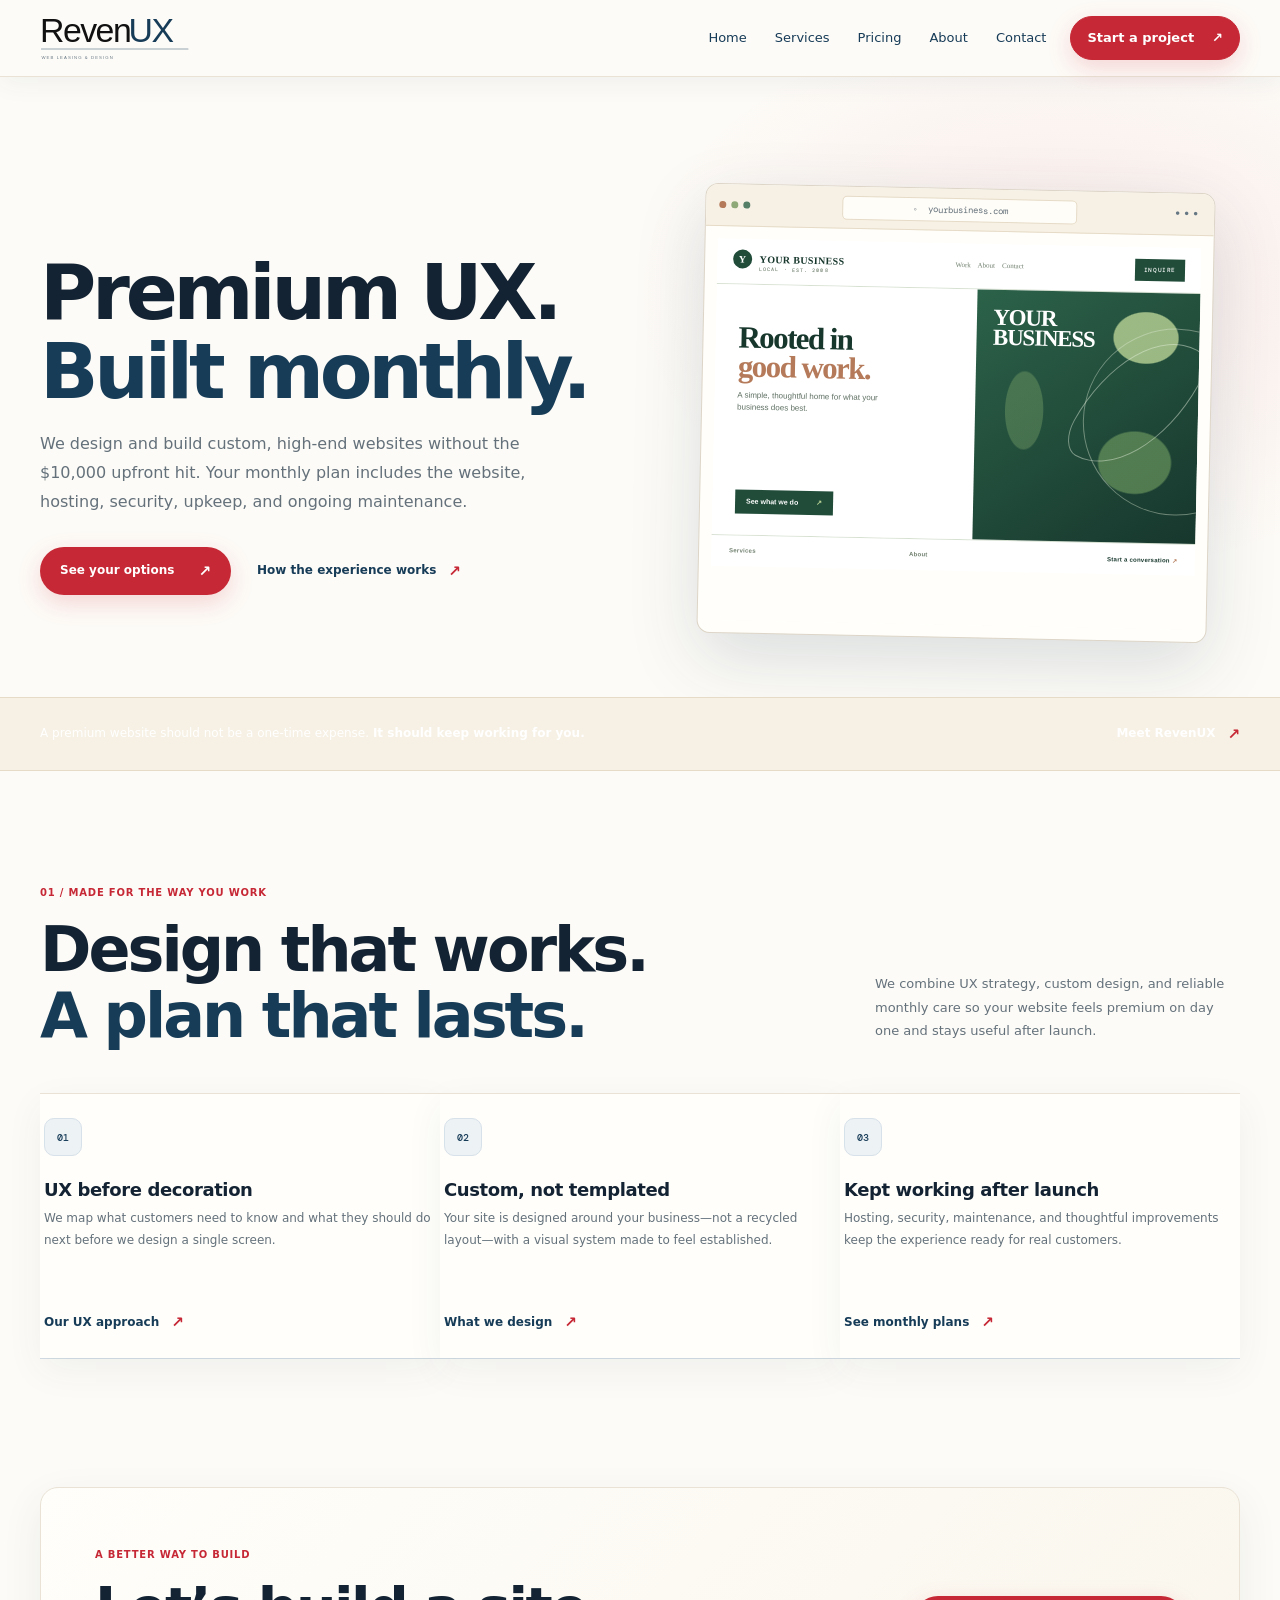
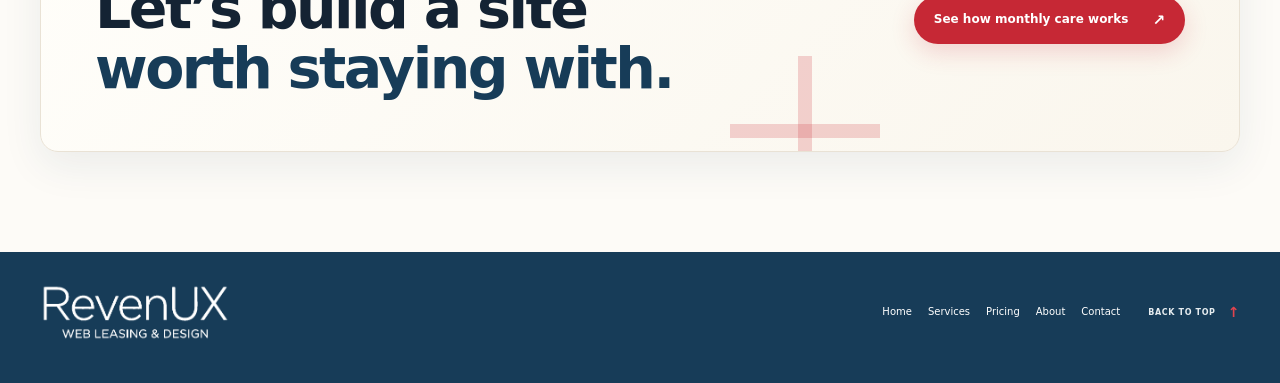
==== commit d4aa31f1: "Lighten paper palette and balance wordmark spacing" ====
--- a/index.html
+++ b/index.html
@@ -3,15 +3,15 @@
 <head>
   <meta charset="utf-8"><meta name="viewport" content="width=device-width, initial-scale=1">
   <meta name="theme-color" content="#ffffff"><meta name="description" content="RevenUX designs custom UX-led websites for local businesses with affordable monthly care, maintenance, hosting, and security.">
-  <title>RevenUX — Premium UX websites, built monthly</title><link rel="icon" href="assets/revenux-monogram-blue.svg?v=1" type="image/svg+xml" sizes="any"><link rel="apple-touch-icon" href="assets/revenux-monogram-blue.svg?v=1">
+  <title>RevenUX — Premium UX websites, built monthly</title><link rel="icon" href="assets/revenux-monogram-white.svg?v=1" type="image/svg+xml" sizes="any"><link rel="apple-touch-icon" href="assets/revenux-monogram-white.svg?v=1">
   <link rel="preconnect" href="https://fonts.googleapis.com"><link rel="preconnect" href="https://fonts.gstatic.com" crossorigin>
   <link href="https://fonts.googleapis.com/css2?family=DM+Mono:wght@400;500&family=DM+Sans:wght@400;500;600;700&family=Manrope:wght@400;500;600;700;800&display=swap" rel="stylesheet">
-  <link rel="stylesheet" href="styles.css?v=cream-red-1"><script src="script.js" defer></script>
+  <link rel="stylesheet" href="styles.css?v=cream-red-2"><script src="script.js" defer></script>
 </head>
 <body data-page="home">
   <a class="skip-link" href="#main">Skip to content</a>
   <header class="site-header" id="top"><div class="shell header-inner">
-    <a class="brand brand-wordmark" href="index.html" aria-label="RevenUX home"><img class="brand-logo" src="assets/revenux-wordmark-black-blue-tight.svg?v=1" alt="RevenUX Web Leasing &amp; Design"></a>
+    <a class="brand brand-wordmark" href="index.html" aria-label="RevenUX home"><img class="brand-logo" src="assets/revenux-wordmark-black-blue-tight-2.svg?v=1" alt="RevenUX Web Leasing &amp; Design"></a>
     <button class="menu-toggle" type="button" aria-expanded="false" aria-controls="primary-nav" aria-label="Open menu"><span></span><span></span></button>
     <nav class="primary-nav" id="primary-nav" aria-label="Main navigation"><a data-nav="home" href="index.html">Home</a><a data-nav="services" href="services.html">Services</a><a data-nav="pricing" href="pricing.html">Pricing</a><a data-nav="about" href="about.html">About</a><a data-nav="contact" href="contact.html">Contact</a><a class="nav-cta" href="contact.html">Start a project <span>↗</span></a></nav>
   </div></header>
--- a/styles.css
+++ b/styles.css
@@ -1924,3 +1924,55 @@
 .footer-bottom{
   border-color:rgba(255,255,255,.24)!important;
 }
+
+
+/* Lighter paper finish */
+:root{
+  --bg:#fdfbf7;
+  --bg-soft:#f7f1e5;
+  --panel:#fffefa;
+  --panel-hi:#ffffff;
+  --line:#e9e2d5;
+}
+html,body{
+  background:#fdfbf7!important;
+}
+.site-header{
+  background:rgba(253,251,247,.95)!important;
+  border-bottom-color:#e9e2d5!important;
+}
+.hero,.page-hero,.home-services,.service-detail,.process-section,.values-section,.about-section,.contact-section,.home-cta,.simple-cta,.pricing-section{
+  background:#fdfbf7!important;
+}
+.hero,.page-hero{
+  background:radial-gradient(ellipse 48% 66% at 83% 35%,rgba(198,40,53,.08),transparent 70%)!important;
+}
+.intro-strip,.term-panel,.pricing-control{
+  background:#f7f1e5!important;
+}
+.service-card,.detail-card,.founder-card,.founder-card-accent,.pricing-chart-wrap,.contact-form,.price-card{
+  background:#fffefa!important;
+  border-color:#e9e2d5!important;
+}
+.cta-panel{
+  background:linear-gradient(135deg,#fffefa,#faf6ed)!important;
+  border-color:#e9e2d5!important;
+}
+.site-preview{
+  background:#fffefa!important;
+  border-color:#ddd5c7!important;
+}
+.preview-top,.preview-stat-row{
+  background:#f7f1e5!important;
+}
+.preview-site{
+  background:#fffefa!important;
+}
+.term-switch{
+  background:#fffefa!important;
+  border-color:#e9e2d5!important;
+}
+.selected-tier select,.contact-form input,.contact-form select,.contact-form textarea{
+  background:#fffefa!important;
+  border-color:#e9e2d5!important;
+}
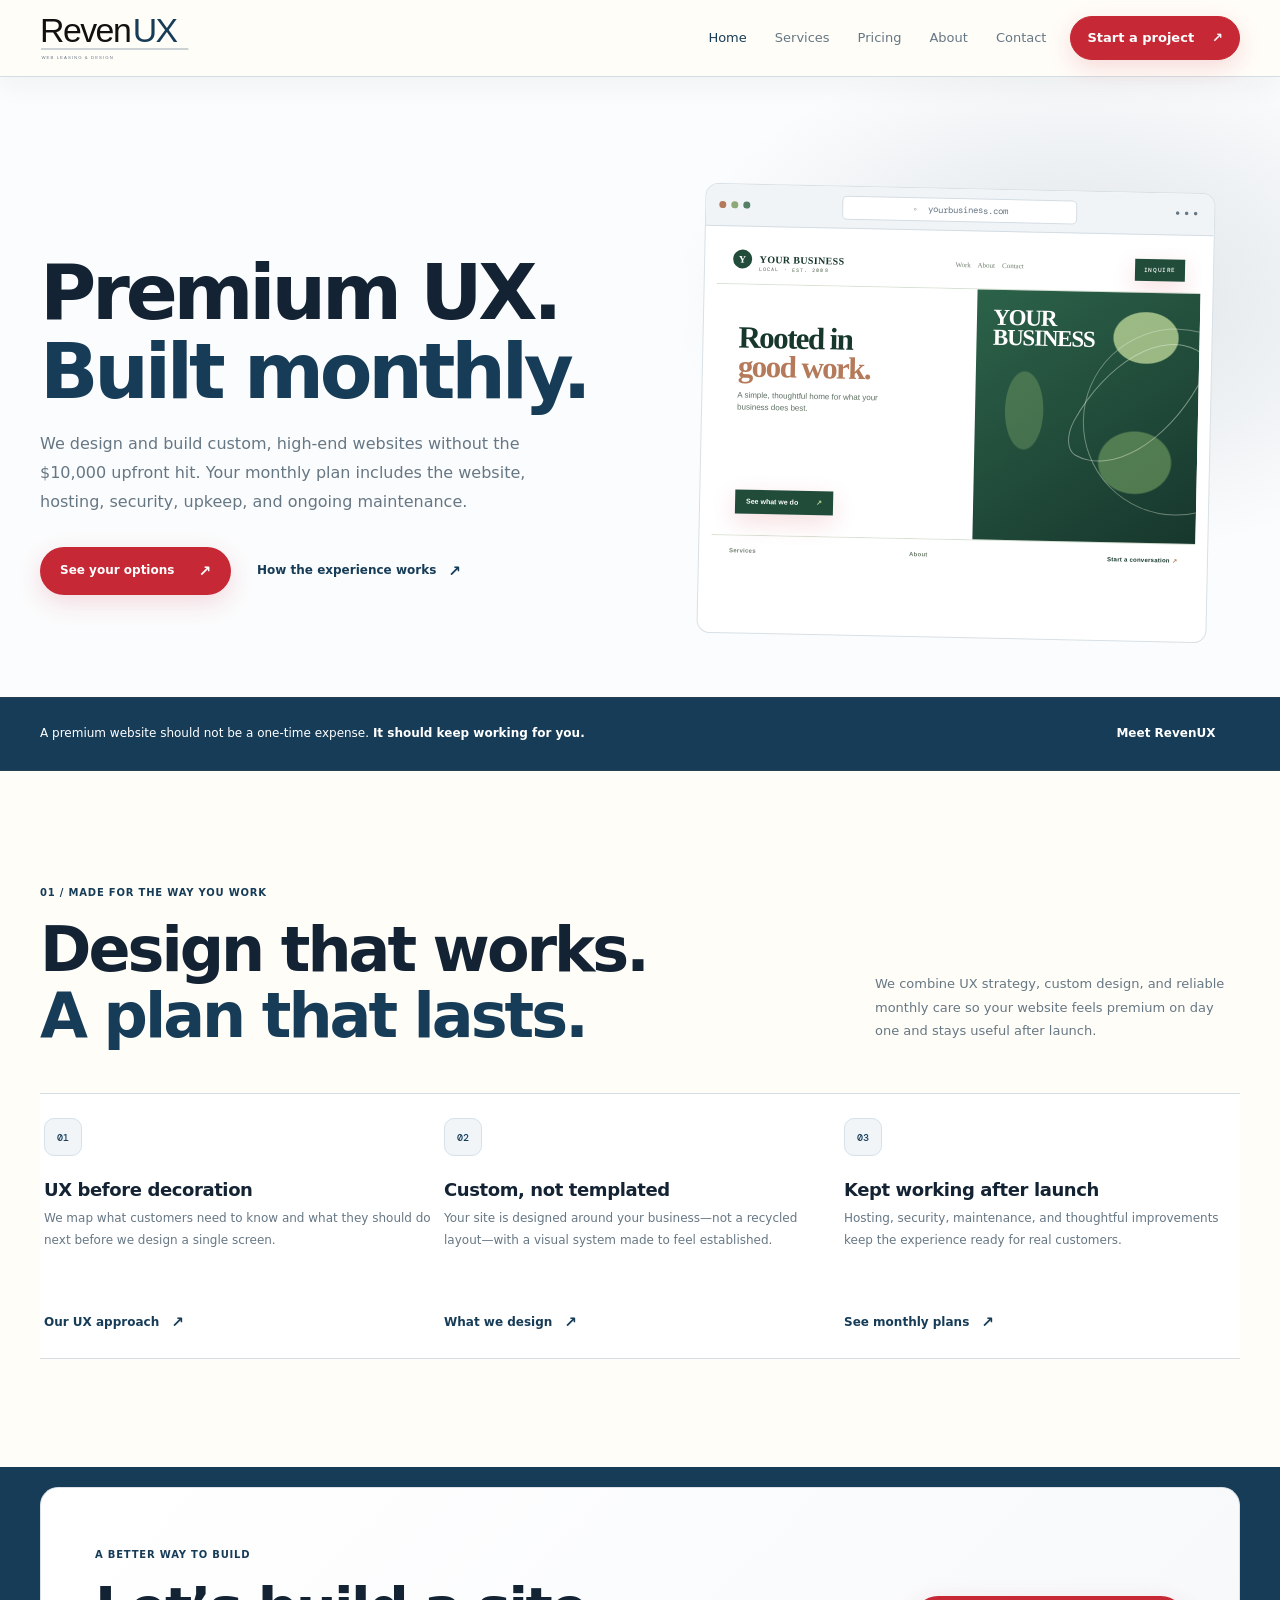
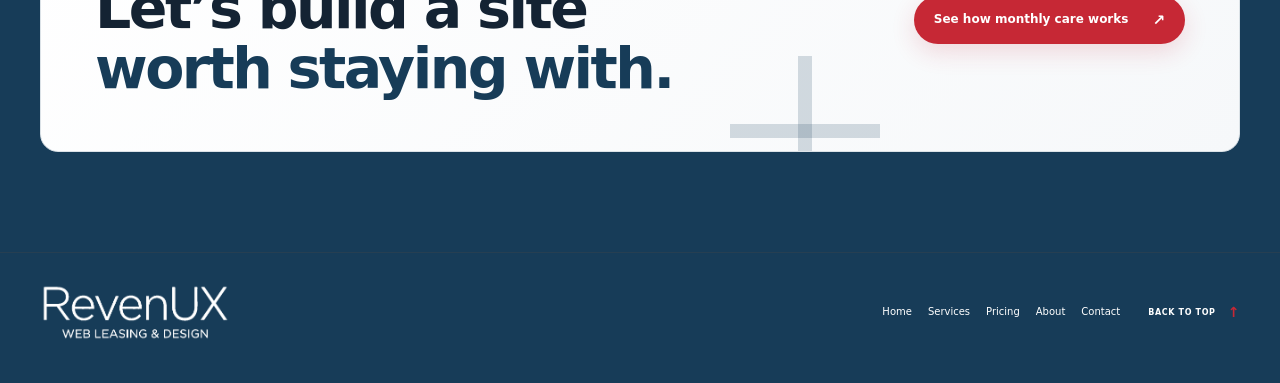
==== commit ab6d1bc8: "Restore black and blue design with restrained red accents" ====
--- a/index.html
+++ b/index.html
@@ -3,15 +3,15 @@
 <head>
   <meta charset="utf-8"><meta name="viewport" content="width=device-width, initial-scale=1">
   <meta name="theme-color" content="#ffffff"><meta name="description" content="RevenUX designs custom UX-led websites for local businesses with affordable monthly care, maintenance, hosting, and security.">
-  <title>RevenUX — Premium UX websites, built monthly</title><link rel="icon" href="assets/revenux-monogram-white.svg?v=1" type="image/svg+xml" sizes="any"><link rel="apple-touch-icon" href="assets/revenux-monogram-white.svg?v=1">
+  <title>RevenUX — Premium UX websites, built monthly</title><link rel="icon" href="assets/revenux-monogram-white.svg?v=2" type="image/svg+xml" sizes="any"><link rel="apple-touch-icon" href="assets/revenux-monogram-white.svg?v=2">
   <link rel="preconnect" href="https://fonts.googleapis.com"><link rel="preconnect" href="https://fonts.gstatic.com" crossorigin>
   <link href="https://fonts.googleapis.com/css2?family=DM+Mono:wght@400;500&family=DM+Sans:wght@400;500;600;700&family=Manrope:wght@400;500;600;700;800&display=swap" rel="stylesheet">
-  <link rel="stylesheet" href="styles.css?v=cream-red-2"><script src="script.js" defer></script>
+  <link rel="stylesheet" href="styles.css?v=black-blue-clean-1"><script src="script.js" defer></script>
 </head>
 <body data-page="home">
   <a class="skip-link" href="#main">Skip to content</a>
   <header class="site-header" id="top"><div class="shell header-inner">
-    <a class="brand brand-wordmark" href="index.html" aria-label="RevenUX home"><img class="brand-logo" src="assets/revenux-wordmark-black-blue-tight-2.svg?v=1" alt="RevenUX Web Leasing &amp; Design"></a>
+    <a class="brand brand-wordmark" href="index.html" aria-label="RevenUX home"><img class="brand-logo" src="assets/revenux-wordmark-black-blue.svg?v=1" alt="RevenUX Web Leasing &amp; Design"></a>
     <button class="menu-toggle" type="button" aria-expanded="false" aria-controls="primary-nav" aria-label="Open menu"><span></span><span></span></button>
     <nav class="primary-nav" id="primary-nav" aria-label="Main navigation"><a data-nav="home" href="index.html">Home</a><a data-nav="services" href="services.html">Services</a><a data-nav="pricing" href="pricing.html">Pricing</a><a data-nav="about" href="about.html">About</a><a data-nav="contact" href="contact.html">Contact</a><a class="nav-cta" href="contact.html">Start a project <span>↗</span></a></nav>
   </div></header>
--- a/styles.css
+++ b/styles.css
@@ -1701,65 +1701,26 @@
 }
 
 
-/* Cream paper + Iron Man accent palette */
+/* Restrained red action accents on the black + blue base */
 :root{
-  color-scheme:light;
-  --bg:#fbf3df;
-  --bg-soft:#f3ead5;
-  --panel:#fffdf8;
-  --panel-hi:#ffffff;
-  --line:#e6dbc7;
-  --text:#111111;
-  --muted:#64717b;
-  --soft:#8a928f;
-  --accent:#c62835;
-  --accent-hi:#e0444e;
-  --green:#173c58;
-  --lime-soft:#edf2f5;
-}
-html,body{
-  background:#fbf3df!important;
-  color:#111111!important;
-}
-.site-header{
-  background:rgba(251,243,223,.94)!important;
-  border-bottom-color:#e6dbc7!important;
-  box-shadow:0 6px 24px rgba(23,60,88,.06)!important;
-}
-.primary-nav,.primary-nav>a:not(.nav-cta),.brand,.brand small{
+  --accent:#173c58;
+  --accent-hi:#355a76;
+  --action-red:#c62835;
+  --action-red-hi:#e0444e;
+}
+.eyebrow{
   color:#173c58!important;
-}
-.primary-nav>a:not(.nav-cta):hover,
-.primary-nav>a[aria-current=page]{
-  color:#173c58!important;
-  background:#f3ead5!important;
-}
-.hero,.page-hero,.home-services,.service-detail,.process-section,.values-section,.about-section,.contact-section,.home-cta,.simple-cta,.pricing-section{
-  background:#fbf3df!important;
-}
-.hero,.page-hero{
-  background:radial-gradient(ellipse 48% 66% at 83% 35%,rgba(198,40,53,.12),transparent 70%)!important;
-}
-.intro-strip{
-  background:#f3ead5!important;
-  border-block-color:#e6dbc7!important;
-}
-.strip-inner p,.heading-row>p,.hero-lede,.page-hero p,.service-card p,.detail-card p,.detail-card li,.process-step p,.pricing-intro p,.contact-copy>p,.founder-card p,.founder-note p,.values-copy p,.value-row p{
-  color:#64717b!important;
-}
-.eyebrow,.detail-number,.process-step>span,.value-row>span:first-child,.value-mark{
-  color:#c62835!important;
 }
 .hero h1 em,.page-hero h1 em,.section-heading h2 em,.contact-copy h1 em,.values-copy h2 em,.cta-panel h2 em{
   color:#173c58!important;
 }
-.button-primary,.nav-cta{
+.button-primary,.nav-cta,.preview-call,.preview-button{
   background:#c62835!important;
   border-color:#c62835!important;
   color:#ffffff!important;
-  box-shadow:0 8px 24px rgba(198,40,53,.18)!important;
-}
-.button-primary span,.nav-cta span{
+  box-shadow:0 8px 24px rgba(198,40,53,.16)!important;
+}
+.button-primary span,.nav-cta span,.preview-button b{
   color:#ffffff!important;
 }
 .button-primary:hover,.button-primary:focus-visible,
@@ -1775,204 +1736,30 @@
 .preview-button:hover b{
   color:#ffffff!important;
 }
-.text-link:hover,.text-link span,.footer-links a:hover{
+.detail-number,.process-step>span,.value-row>span:first-child{
   color:#c62835!important;
 }
-.service-card,.detail-card,.founder-card,.founder-card-accent,.term-panel,.pricing-control,.pricing-chart-wrap,.contact-form,.price-card{
-  border-color:#e6dbc7!important;
-  background:#fffdf8!important;
-  box-shadow:0 12px 36px rgba(23,60,88,.06)!important;
-}
-.service-card:hover,.detail-card:hover,.founder-card:hover,.price-card:hover{
+.price-card.is-featured,.price-card.is-selected{
   border-color:#c62835!important;
 }
-.service-icon,.founder-initials,.caption-mark,.note-icon,.term-symbol{
-  border-color:#d7e1e9!important;
-  background:#edf2f5!important;
-  color:#173c58!important;
-}
-.cta-panel{
-  border-color:#e6dbc7!important;
-  background:linear-gradient(135deg,#fffdf8,#f7efdc)!important;
-  box-shadow:0 14px 40px rgba(23,60,88,.08)!important;
-}
-.cta-spark{
-  color:rgba(198,40,53,.2)!important;
-}
-.site-preview{
-  border-color:#d8cdbb!important;
-  background:#fffdf8!important;
-  box-shadow:0 24px 70px rgba(23,60,88,.15)!important;
-}
-.preview-top{
-  background:#f3ead5!important;
-  border-bottom-color:#e6dbc7!important;
-}
-.preview-url{
-  background:#fffdf8!important;
-  border-color:#e6dbc7!important;
-  color:#64717b!important;
-}
-.preview-site{
-  background:#fffdf8!important;
-  color:#111111!important;
-}
-.preview-call,.preview-button{
+.price-card.is-featured:before{
   background:#c62835!important;
   color:#ffffff!important;
-}
-.preview-logo b{
-  background:#173c58!important;
-  color:#ffffff!important;
-}
-.preview-button b{
-  color:#ffffff!important;
-}
-.preview-hero{
-  background:linear-gradient(115deg,#fffdf8 0%,#faf4e5 68%,#e8eef3 100%)!important;
-}
-.preview-hero h2 em,.preview-stat-row strong span{
-  color:#c62835!important;
-}
-.preview-stat-row{
-  background:#f3ead5!important;
-}
-.hero-line,.values-list,.process-grid,.process-step:not(:last-child),.process-step:nth-child(n+3),.detail-card ul,.card-feature-list,.founder-footer,.value-row,.footer-bottom{
-  border-color:#e6dbc7!important;
-}
-.term-panel,.pricing-control{
-  background:#f3ead5!important;
-}
-.term-switch{
-  border-color:#e6dbc7!important;
-  background:#fffdf8!important;
-}
-.term-button{
-  color:#64717b!important;
 }
 .term-button:hover,.term-button.is-active{
   background:#c62835!important;
   color:#ffffff!important;
 }
-.slider-step{
-  border-color:#d7e1e9!important;
-  background:#fffdf8!important;
-  color:#173c58!important;
-}
-.slider-step:hover{
-  border-color:#173c58!important;
-  background:#edf2f5!important;
-  color:#173c58!important;
-}
 #term-slider{
-  background:linear-gradient(90deg,#c62835 0 var(--slider-fill,0%),#d9e3e9 var(--slider-fill,0%) 100%)!important;
-}
-#term-slider::-webkit-slider-thumb{
+  background:linear-gradient(90deg,#c62835 0 var(--slider-fill,0%),#dfe7da var(--slider-fill,0%) 100%)!important;
+}
+#term-slider::-webkit-slider-thumb,#term-slider::-moz-range-thumb{
   background:#c62835!important;
-  box-shadow:0 0 0 4px rgba(198,40,53,.25)!important;
-}
-#term-slider::-moz-range-thumb{
-  background:#c62835!important;
-  box-shadow:0 0 0 4px rgba(198,40,53,.25)!important;
-}
-.price-card{
-  background:#fffdf8!important;
-}
-.price-card.is-featured,.price-card.is-selected{
-  border-color:#c62835!important;
-}
-.price-card.is-featured:before{
-  background:#c62835!important;
-  color:#ffffff!important;
-}
-.card-feature-list li:before,.chart-heading .field-label strong,.savings strong{
-  color:#173c58!important;
-}
-.card-select:hover,.price-card.is-selected .card-select{
-  border-color:#173c58!important;
-  background:#edf2f5!important;
-  color:#173c58!important;
-}
-.selected-tier select,.contact-form input,.contact-form select,.contact-form textarea{
-  border-color:#e6dbc7!important;
-  background:#fffdf8!important;
-  color:#111111!important;
-}
-.contact-form input:focus,.contact-form select:focus,.contact-form textarea:focus{
-  border-color:#c62835!important;
-  box-shadow:0 0 0 3px rgba(198,40,53,.18)!important;
 }
 .contact-star{
   border-color:#e7b7bb!important;
   color:#c62835!important;
 }
-.site-footer{
-  background:#173c58!important;
-  color:#ffffff!important;
-  border-top-color:#173c58!important;
-}
-.site-footer .footer-links,
-.site-footer .back-top,
-.site-footer .footer-bottom,
-.site-footer>div>p{
-  color:#e7edf0!important;
-}
-.site-footer .footer-links a:hover,
-.site-footer .back-top span{
-  color:#e0444e!important;
-}
-.footer-bottom{
-  border-color:rgba(255,255,255,.24)!important;
-}
-
-
-/* Lighter paper finish */
-:root{
-  --bg:#fdfbf7;
-  --bg-soft:#f7f1e5;
-  --panel:#fffefa;
-  --panel-hi:#ffffff;
-  --line:#e9e2d5;
-}
-html,body{
-  background:#fdfbf7!important;
-}
-.site-header{
-  background:rgba(253,251,247,.95)!important;
-  border-bottom-color:#e9e2d5!important;
-}
-.hero,.page-hero,.home-services,.service-detail,.process-section,.values-section,.about-section,.contact-section,.home-cta,.simple-cta,.pricing-section{
-  background:#fdfbf7!important;
-}
-.hero,.page-hero{
-  background:radial-gradient(ellipse 48% 66% at 83% 35%,rgba(198,40,53,.08),transparent 70%)!important;
-}
-.intro-strip,.term-panel,.pricing-control{
-  background:#f7f1e5!important;
-}
-.service-card,.detail-card,.founder-card,.founder-card-accent,.pricing-chart-wrap,.contact-form,.price-card{
-  background:#fffefa!important;
-  border-color:#e9e2d5!important;
-}
-.cta-panel{
-  background:linear-gradient(135deg,#fffefa,#faf6ed)!important;
-  border-color:#e9e2d5!important;
-}
-.site-preview{
-  background:#fffefa!important;
-  border-color:#ddd5c7!important;
-}
-.preview-top,.preview-stat-row{
-  background:#f7f1e5!important;
-}
-.preview-site{
-  background:#fffefa!important;
-}
-.term-switch{
-  background:#fffefa!important;
-  border-color:#e9e2d5!important;
-}
-.selected-tier select,.contact-form input,.contact-form select,.contact-form textarea{
-  background:#fffefa!important;
-  border-color:#e9e2d5!important;
-}
+.service-icon,.founder-initials,.caption-mark,.note-icon,.term-symbol{
+  color:#173c58!important;
+}
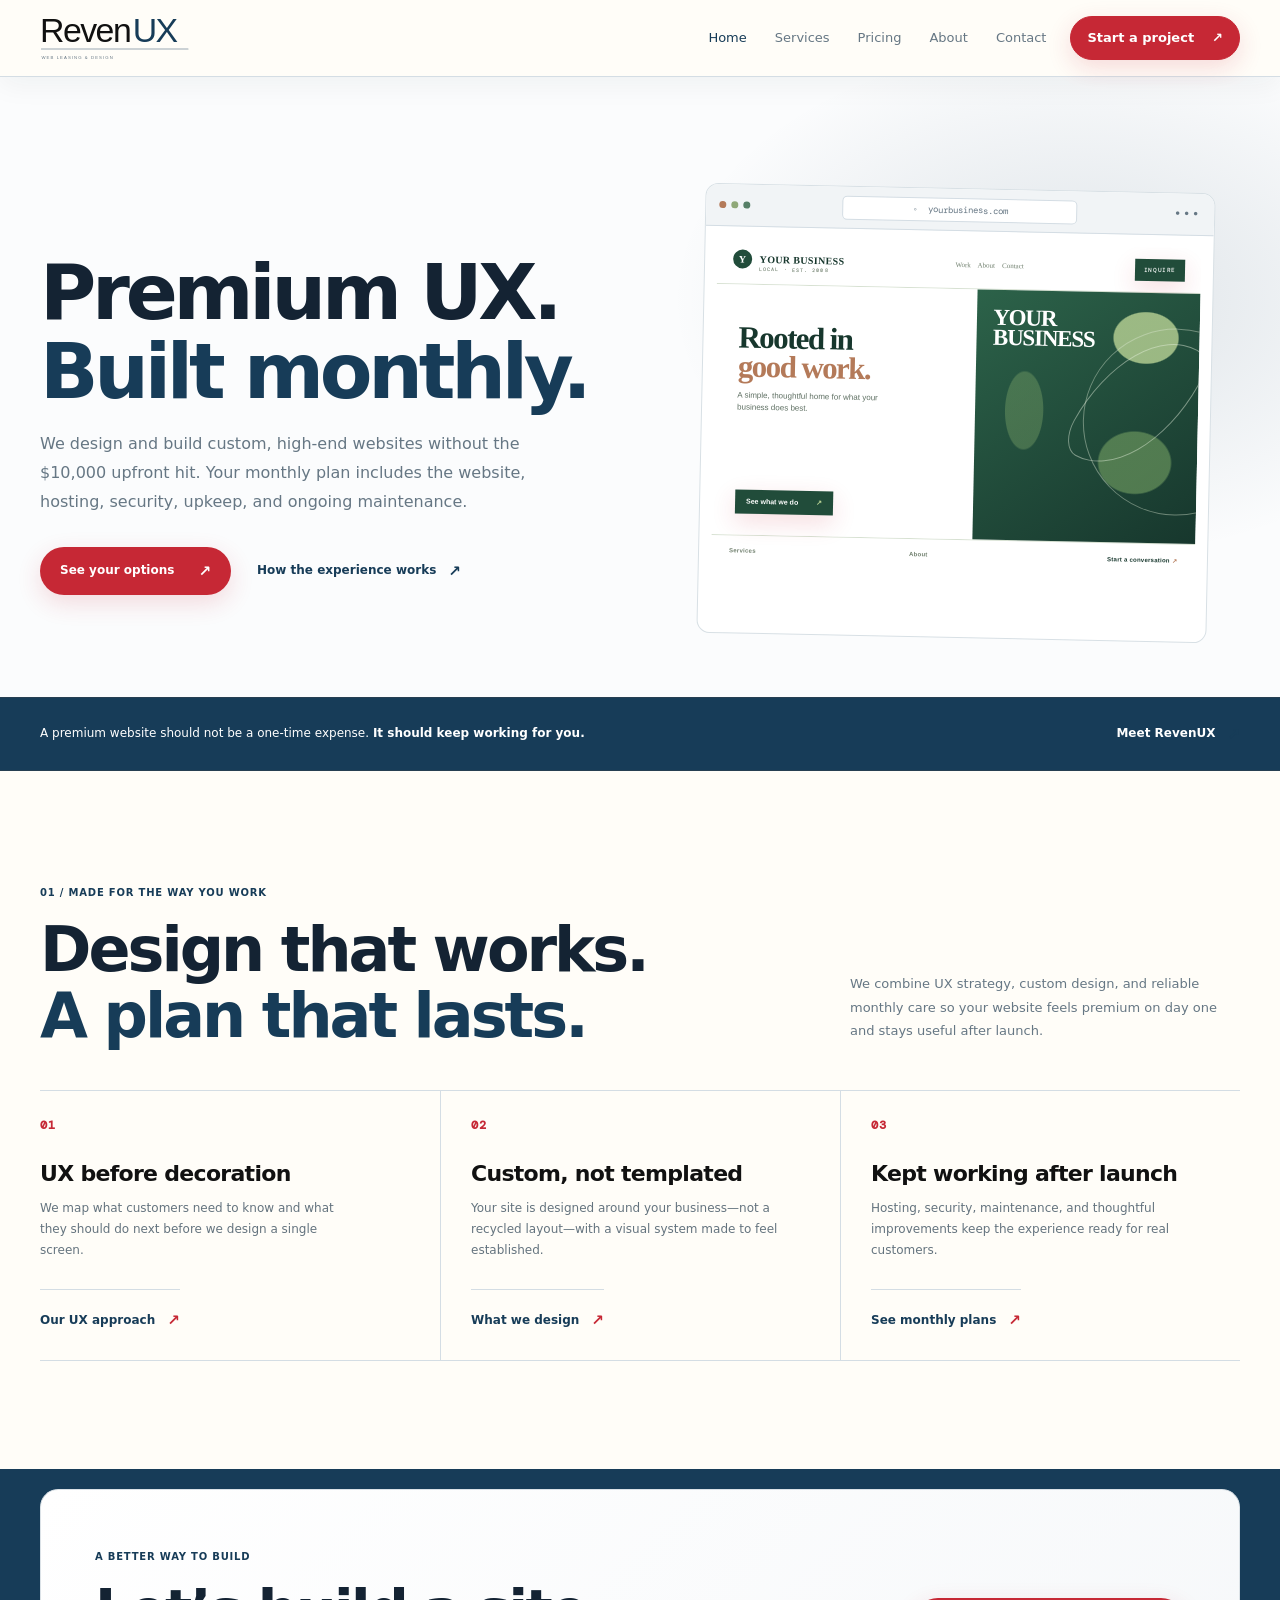
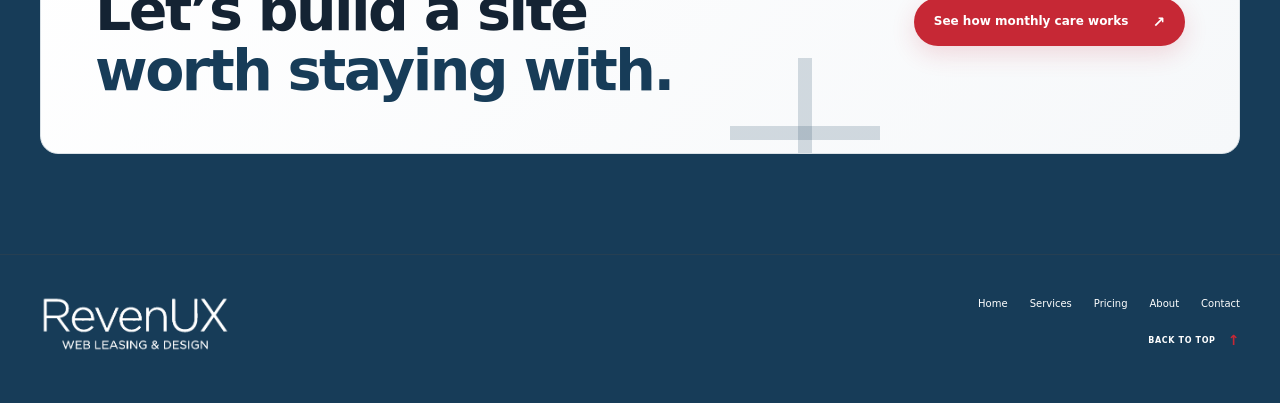
==== commit f53c581b: "Ensure prospect email appears in FormSubmit messages" ====
--- a/index.html
+++ b/index.html
@@ -6,7 +6,7 @@
   <title>RevenUX — Premium UX websites, built monthly</title><link rel="icon" href="assets/revenux-monogram-white.svg?v=2" type="image/svg+xml" sizes="any"><link rel="apple-touch-icon" href="assets/revenux-monogram-white.svg?v=2">
   <link rel="preconnect" href="https://fonts.googleapis.com"><link rel="preconnect" href="https://fonts.gstatic.com" crossorigin>
   <link href="https://fonts.googleapis.com/css2?family=DM+Mono:wght@400;500&family=DM+Sans:wght@400;500;600;700&family=Manrope:wght@400;500;600;700;800&display=swap" rel="stylesheet">
-  <link rel="stylesheet" href="styles.css?v=black-blue-clean-1"><script src="script.js" defer></script>
+  <link rel="stylesheet" href="styles.css?v=black-blue-clean-1"><script src="script.js?v=form-email-2" defer></script>
 </head>
 <body data-page="home">
   <a class="skip-link" href="#main">Skip to content</a>
--- a/styles.css
+++ b/styles.css
@@ -1763,3 +1763,186 @@
 .service-icon,.founder-initials,.caption-mark,.note-icon,.term-symbol{
   color:#173c58!important;
 }
+
+
+/* Footer back-to-top alignment */
+.site-footer{
+  padding:40px 0 26px!important;
+}
+.footer-main{
+  display:grid!important;
+  grid-template-columns:minmax(0,1fr) auto;
+  grid-template-areas:
+    "brand nav"
+    "brand back";
+  align-items:center!important;
+  gap:14px 28px!important;
+  padding-bottom:24px!important;
+}
+.footer-wordmark{
+  grid-area:brand;
+  align-self:center;
+}
+.footer-links{
+  grid-area:nav;
+  display:flex!important;
+  align-items:center!important;
+  justify-content:flex-end!important;
+  gap:22px!important;
+  width:auto!important;
+  margin:0!important;
+  padding:0!important;
+  border:0!important;
+}
+.back-top{
+  grid-area:back;
+  justify-self:end!important;
+  align-self:center!important;
+  width:auto!important;
+  margin:0!important;
+  padding:4px 0!important;
+  white-space:nowrap;
+}
+@media(max-width:720px){
+  .footer-main{
+    grid-template-columns:minmax(0,1fr) auto;
+    grid-template-areas:
+      "brand back"
+      "nav nav";
+    align-items:start!important;
+    gap:22px 16px!important;
+  }
+  .footer-wordmark{
+    align-self:start;
+  }
+  .back-top{
+    justify-self:end!important;
+    align-self:start!important;
+  }
+  .footer-links{
+    display:grid!important;
+    grid-template-columns:repeat(5,minmax(0,1fr));
+    gap:0!important;
+    width:100%!important;
+    padding-top:18px!important;
+    border-top:1px solid rgba(255,255,255,.2)!important;
+  }
+}
+@media(max-width:430px){
+  .footer-main{
+    grid-template-columns:1fr;
+    grid-template-areas:
+      "brand"
+      "back"
+      "nav";
+    gap:18px!important;
+  }
+  .back-top{
+    justify-self:start!important;
+  }
+  .footer-links{
+    grid-template-columns:repeat(5,minmax(0,1fr));
+  }
+}
+
+
+/* Homepage services: open editorial layout */
+.home-services{
+  background:#fffdf8!important;
+}
+.home-services .section-heading{
+  margin-bottom:42px!important;
+}
+.home-services .section-heading h2{
+  max-width:720px;
+}
+.home-services .heading-row>p{
+  max-width:390px;
+}
+.home-services .service-grid{
+  display:grid!important;
+  grid-template-columns:repeat(3,minmax(0,1fr));
+  border-top:1px solid #d4dde4!important;
+  border-bottom:1px solid #d4dde4!important;
+  background:transparent!important;
+}
+.home-services .service-card{
+  min-height:0!important;
+  display:flex!important;
+  flex-direction:column!important;
+  padding:28px 30px 28px 0!important;
+  border:0!important;
+  border-radius:0!important;
+  background:transparent!important;
+  box-shadow:none!important;
+  transform:none!important;
+}
+.home-services .service-card + .service-card{
+  padding-left:30px!important;
+  border-left:1px solid #d4dde4!important;
+}
+.home-services .service-card:hover{
+  border-color:#d4dde4!important;
+}
+.home-services .service-icon{
+  display:block!important;
+  width:auto!important;
+  height:auto!important;
+  margin:0 0 30px!important;
+  padding:0!important;
+  border:0!important;
+  border-radius:0!important;
+  background:none!important;
+  color:#c62835!important;
+  font:600 12px/1 var(--mono)!important;
+  letter-spacing:.06em;
+}
+.home-services .service-card h3{
+  margin:0 0 11px!important;
+  color:#111111!important;
+  font:650 22px/1.18 var(--display)!important;
+  letter-spacing:-.7px;
+}
+.home-services .service-card p{
+  max-width:310px;
+  margin:0!important;
+  color:#64737e!important;
+  font-size:12px!important;
+  line-height:1.75!important;
+}
+.home-services .service-card .text-link{
+  align-self:flex-start;
+  margin-top:28px!important;
+  padding-top:18px;
+  border-top:1px solid #d4dde4;
+  color:#173c58!important;
+  font-size:12px!important;
+}
+.home-services .service-card .text-link span{
+  color:#c62835!important;
+}
+@media(max-width:720px){
+  .home-services .section-heading{
+    margin-bottom:30px!important;
+  }
+  .home-services .service-grid{
+    grid-template-columns:1fr;
+  }
+  .home-services .service-card,
+  .home-services .service-card + .service-card{
+    padding:24px 0!important;
+    border-left:0!important;
+    border-bottom:1px solid #d4dde4!important;
+  }
+  .home-services .service-card:last-child{
+    border-bottom:0!important;
+  }
+  .home-services .service-icon{
+    margin-bottom:20px!important;
+  }
+  .home-services .service-card .text-link{
+    margin-top:21px!important;
+    padding-top:0!important;
+    border-top:0!important;
+  }
+}
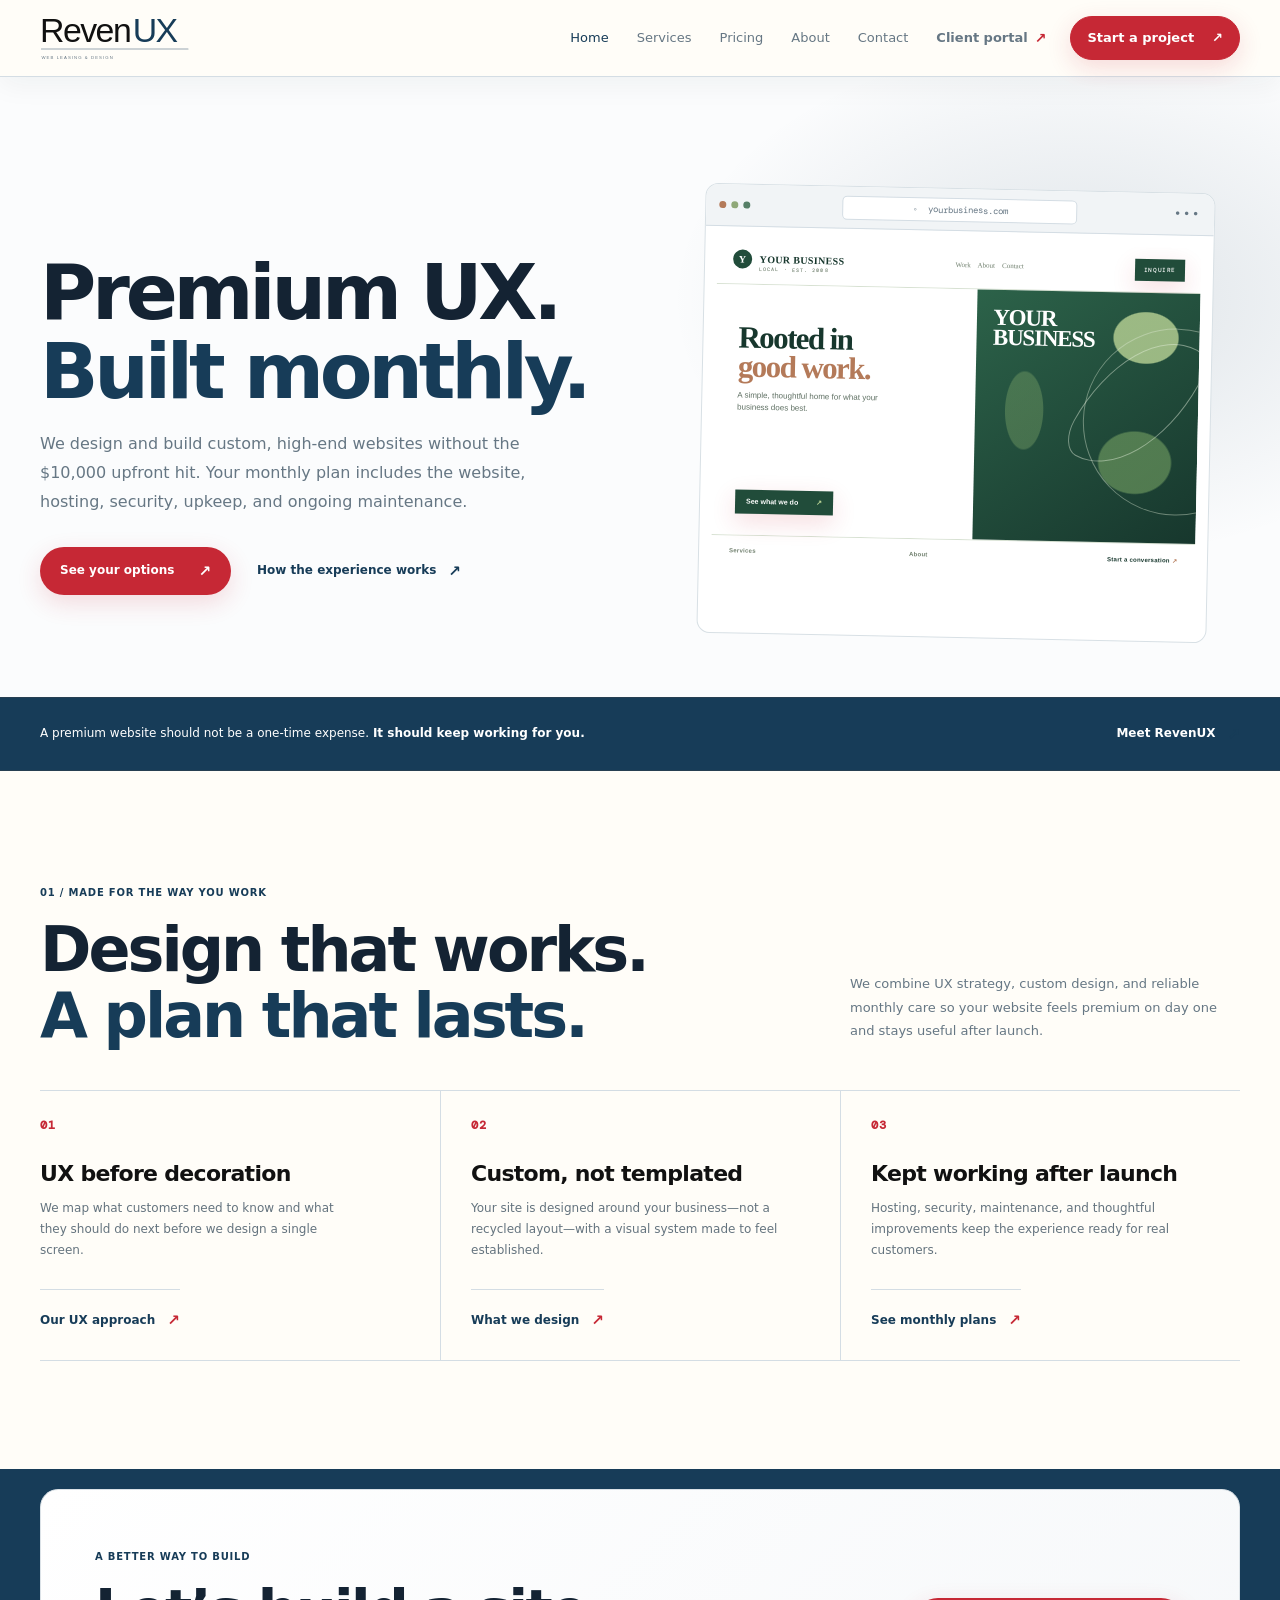
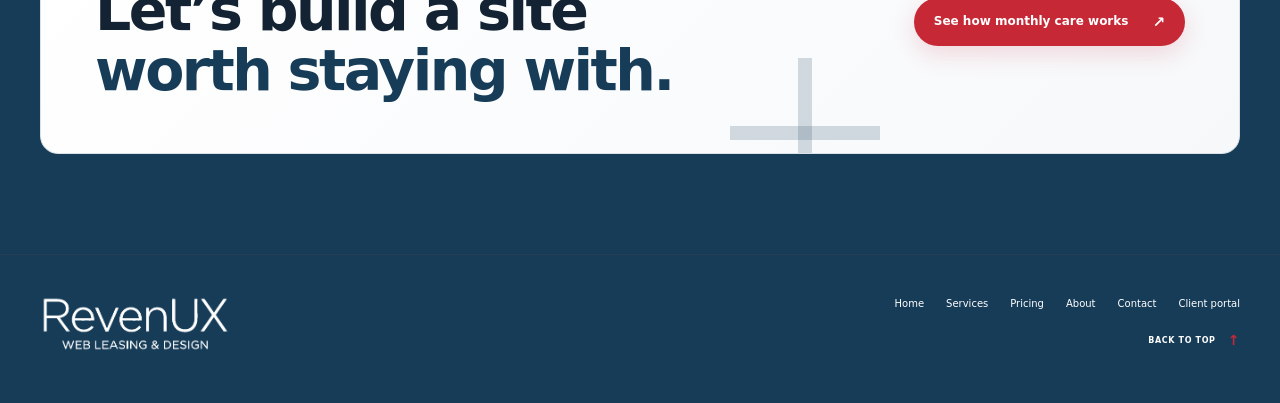
==== commit d8aa1df0: "Add client portal link to marketing site" ====
--- a/index.html
+++ b/index.html
@@ -13,7 +13,7 @@
   <header class="site-header" id="top"><div class="shell header-inner">
     <a class="brand brand-wordmark" href="index.html" aria-label="RevenUX home"><img class="brand-logo" src="assets/revenux-wordmark-black-blue.svg?v=1" alt="RevenUX Web Leasing &amp; Design"></a>
     <button class="menu-toggle" type="button" aria-expanded="false" aria-controls="primary-nav" aria-label="Open menu"><span></span><span></span></button>
-    <nav class="primary-nav" id="primary-nav" aria-label="Main navigation"><a data-nav="home" href="index.html">Home</a><a data-nav="services" href="services.html">Services</a><a data-nav="pricing" href="pricing.html">Pricing</a><a data-nav="about" href="about.html">About</a><a data-nav="contact" href="contact.html">Contact</a><a class="nav-cta" href="contact.html">Start a project <span>↗</span></a></nav>
+    <nav class="primary-nav" id="primary-nav" aria-label="Main navigation"><a data-nav="home" href="index.html">Home</a><a data-nav="services" href="services.html">Services</a><a data-nav="pricing" href="pricing.html">Pricing</a><a data-nav="about" href="about.html">About</a><a data-nav="contact" href="contact.html">Contact</a><a class="nav-portal" href="https://portal.revenuxdesign.com" aria-label="Open client portal">Client portal <span>↗</span></a><a class="nav-cta" href="contact.html">Start a project <span>↗</span></a></nav>
   </div></header>
   <main id="main">
     <section class="hero section-pad"><div class="hero-grid shell">
@@ -24,5 +24,5 @@
     <section class="section-pad home-services"><div class="shell"><div class="section-heading heading-row reveal"><div><span class="eyebrow">01 / MADE FOR THE WAY YOU WORK</span><h2>Design that works.<br><em>A plan that lasts.</em></h2></div><p>We combine UX strategy, custom design, and reliable monthly care so your website feels premium on day one and stays useful after launch.</p></div><div class="service-grid"><article class="service-card reveal"><span class="service-icon">01</span><h3>UX before decoration</h3><p>We map what customers need to know and what they should do next before we design a single screen.</p><a href="services.html" class="text-link">Our UX approach <span>↗</span></a></article><article class="service-card reveal reveal-delay"><span class="service-icon">02</span><h3>Custom, not templated</h3><p>Your site is designed around your business—not a recycled layout—with a visual system made to feel established.</p><a href="services.html" class="text-link">What we design <span>↗</span></a></article><article class="service-card reveal reveal-delay-2"><span class="service-icon">03</span><h3>Kept working after launch</h3><p>Hosting, security, maintenance, and thoughtful improvements keep the experience ready for real customers.</p><a href="pricing.html" class="text-link">See monthly plans <span>↗</span></a></article></div></div></section>
     <section class="home-cta"><div class="shell cta-panel reveal"><div><span class="eyebrow">A BETTER WAY TO BUILD</span><h2>Let’s build a site<br><em>worth staying with.</em></h2></div><a class="button button-primary" href="contact.html">See how monthly care works <span>↗</span></a><span class="cta-spark" aria-hidden="true"></span></div></section>
   </main>
-  <footer class="site-footer"><div class="shell footer-main"><a class="footer-wordmark" href="index.html" aria-label="RevenUX home"><img src="assets/revenux-wordmark-footer.png" alt="RevenUX Web Leasing &amp; Design" style="display:block;width:190px;max-width:190px;height:auto;"></a><nav class="footer-links" aria-label="Footer navigation"><a href="index.html">Home</a><a href="services.html">Services</a><a href="pricing.html">Pricing</a><a href="about.html">About</a><a href="contact.html">Contact</a></nav><a class="back-top" href="#top">BACK TO TOP <span>↑</span></a></div></footer>
+  <footer class="site-footer"><div class="shell footer-main"><a class="footer-wordmark" href="index.html" aria-label="RevenUX home"><img src="assets/revenux-wordmark-footer.png" alt="RevenUX Web Leasing &amp; Design" style="display:block;width:190px;max-width:190px;height:auto;"></a><nav class="footer-links" aria-label="Footer navigation"><a href="index.html">Home</a><a href="services.html">Services</a><a href="pricing.html">Pricing</a><a href="about.html">About</a><a href="contact.html">Contact</a><a href="https://portal.revenuxdesign.com" aria-label="Open client portal">Client portal</a></nav><a class="back-top" href="#top">BACK TO TOP <span>↑</span></a></div></footer>
 </body></html>
--- a/styles.css
+++ b/styles.css
@@ -1946,3 +1946,37 @@
     border-top:0!important;
   }
 }
+
+/* Give existing clients a clear path into their private workspace. */
+.nav-portal{
+  display:inline-flex!important;
+  align-items:center;
+  gap:7px!important;
+  color:#173c58!important;
+  font-weight:700!important;
+  white-space:nowrap;
+}
+.nav-portal span{
+  color:#c62835!important;
+  font-size:14px;
+}
+.nav-portal:hover,
+.nav-portal:focus-visible{
+  background:transparent!important;
+  color:#c62835!important;
+}
+.nav-portal:hover span,
+.nav-portal:focus-visible span{
+  color:#173c58!important;
+}
+@media(max-width:720px){
+  .footer-links{
+    grid-template-columns:repeat(3,minmax(0,1fr))!important;
+    gap:14px 18px!important;
+  }
+}
+@media(max-width:430px){
+  .footer-links{
+    grid-template-columns:repeat(2,minmax(0,1fr))!important;
+  }
+}
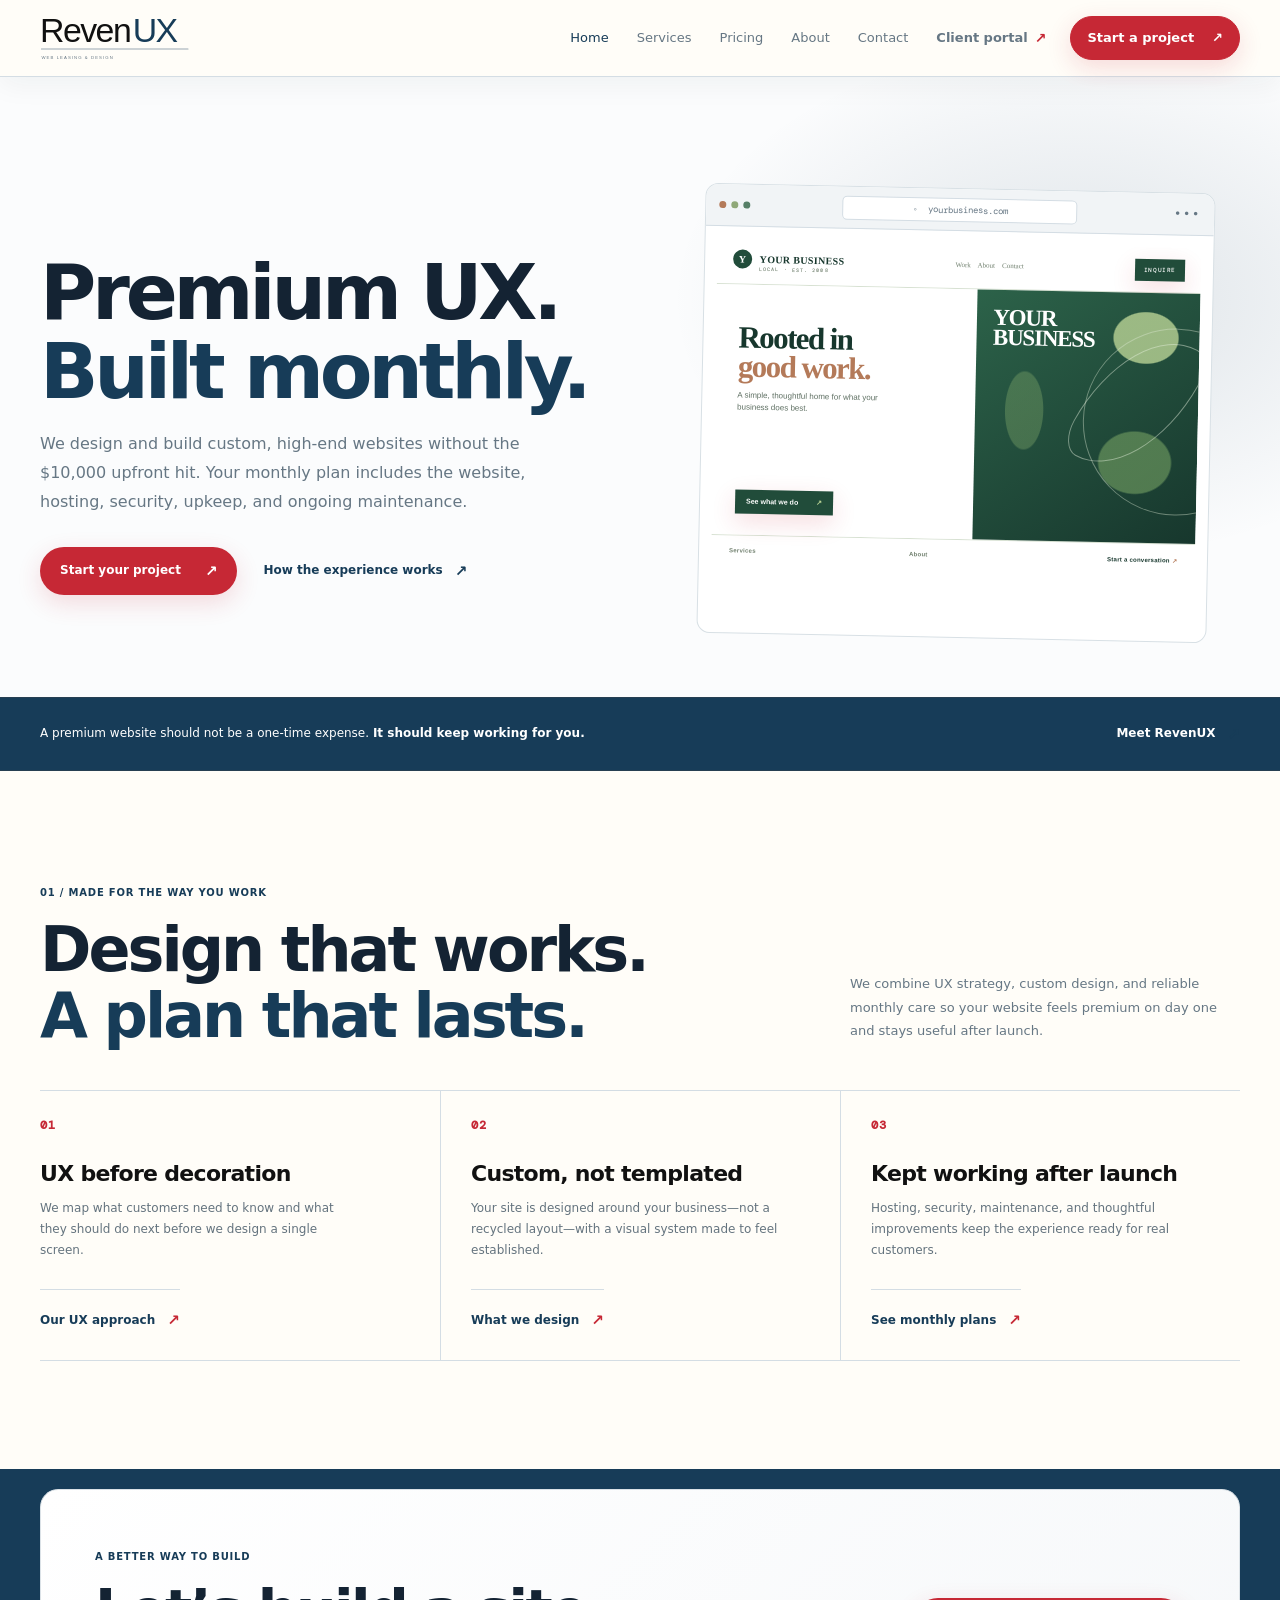
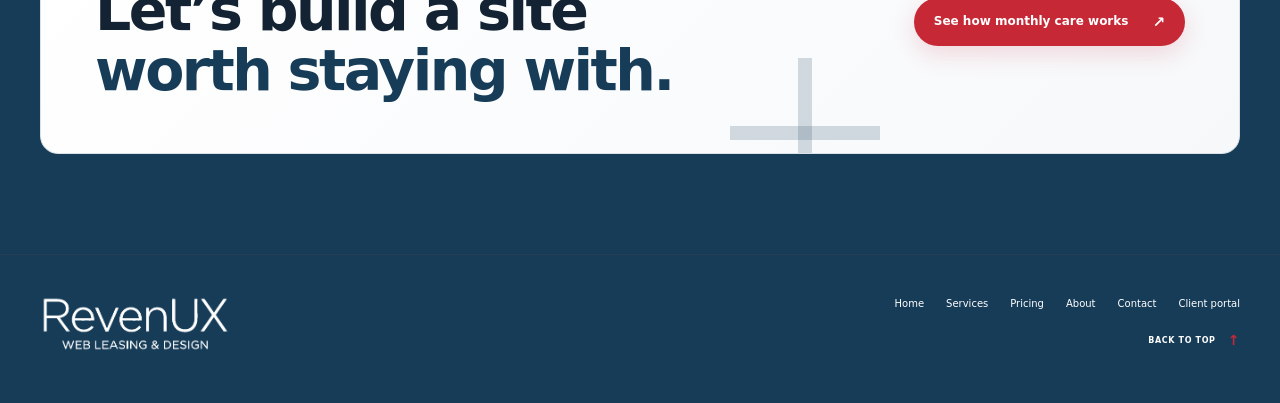
==== commit e0fea72c: "Connect homepage project CTA to portal intake" ====
--- a/index.html
+++ b/index.html
@@ -6,18 +6,18 @@
   <title>RevenUX — Premium UX websites, built monthly</title><link rel="icon" href="assets/revenux-monogram-white.svg?v=2" type="image/svg+xml" sizes="any"><link rel="apple-touch-icon" href="assets/revenux-monogram-white.svg?v=2">
   <link rel="preconnect" href="https://fonts.googleapis.com"><link rel="preconnect" href="https://fonts.gstatic.com" crossorigin>
   <link href="https://fonts.googleapis.com/css2?family=DM+Mono:wght@400;500&family=DM+Sans:wght@400;500;600;700&family=Manrope:wght@400;500;600;700;800&display=swap" rel="stylesheet">
-  <link rel="stylesheet" href="styles.css?v=black-blue-clean-1"><script src="script.js?v=form-email-2" defer></script>
+  <link rel="stylesheet" href="styles.css?v=client-portal-1"><script src="script.js?v=form-email-2" defer></script>
 </head>
 <body data-page="home">
   <a class="skip-link" href="#main">Skip to content</a>
   <header class="site-header" id="top"><div class="shell header-inner">
     <a class="brand brand-wordmark" href="index.html" aria-label="RevenUX home"><img class="brand-logo" src="assets/revenux-wordmark-black-blue.svg?v=1" alt="RevenUX Web Leasing &amp; Design"></a>
     <button class="menu-toggle" type="button" aria-expanded="false" aria-controls="primary-nav" aria-label="Open menu"><span></span><span></span></button>
-    <nav class="primary-nav" id="primary-nav" aria-label="Main navigation"><a data-nav="home" href="index.html">Home</a><a data-nav="services" href="services.html">Services</a><a data-nav="pricing" href="pricing.html">Pricing</a><a data-nav="about" href="about.html">About</a><a data-nav="contact" href="contact.html">Contact</a><a class="nav-portal" href="https://portal.revenuxdesign.com" aria-label="Open client portal">Client portal <span>↗</span></a><a class="nav-cta" href="contact.html">Start a project <span>↗</span></a></nav>
+    <nav class="primary-nav" id="primary-nav" aria-label="Main navigation"><a data-nav="home" href="index.html">Home</a><a data-nav="services" href="services.html">Services</a><a data-nav="pricing" href="pricing.html">Pricing</a><a data-nav="about" href="about.html">About</a><a data-nav="contact" href="contact.html">Contact</a><a class="nav-portal" href="https://portal.revenuxdesign.com" aria-label="Open client portal">Client portal <span>↗</span></a><a class="nav-cta" href="https://portal.revenuxdesign.com/start">Start a project <span>↗</span></a></nav>
   </div></header>
   <main id="main">
     <section class="hero section-pad"><div class="hero-grid shell">
-      <div class="hero-copy reveal"><h1>Premium UX.<br><em>Built monthly.</em></h1><p class="hero-lede">We design and build custom, high-end websites without the $10,000 upfront hit. Your monthly plan includes the website, hosting, security, upkeep, and ongoing maintenance.</p><div class="hero-actions"><a class="button button-primary" href="contact.html">See your options <span>↗</span></a><a class="text-link" href="services.html">How the experience works <span>↗</span></a></div></div>
+      <div class="hero-copy reveal"><h1>Premium UX.<br><em>Built monthly.</em></h1><p class="hero-lede">We design and build custom, high-end websites without the $10,000 upfront hit. Your monthly plan includes the website, hosting, security, upkeep, and ongoing maintenance.</p><div class="hero-actions"><a class="button button-primary" href="https://portal.revenuxdesign.com/start">Start your project <span>↗</span></a><a class="text-link" href="services.html">How the experience works <span>↗</span></a></div></div>
       <div class="hero-visual reveal reveal-delay" aria-label="Website preview for a local heating and air company"><div class="visual-orbit orbit-one"></div><div class="visual-orbit orbit-two"></div><div class="site-preview"><div class="preview-top"><span class="preview-dots"><i></i><i></i><i></i></span><span class="preview-url">◦ &nbsp;yourbusiness.com</span><span class="preview-menu">•••</span></div><div class="preview-site preview-business preview-editorial"><div class="preview-nav"><span class="preview-logo"><b>Y</b> YOUR BUSINESS <small>LOCAL · EST. 2008</small></span><span class="preview-links">Work &nbsp;&nbsp; About &nbsp;&nbsp; Contact</span><span class="preview-call">INQUIRE</span></div><div class="preview-split"><div class="preview-split-copy"><h2>Rooted in<br><em>good work.</em></h2><p>A simple, thoughtful home for what your business does best.</p><span class="preview-button">See what we do <b>↗</b></span></div><div class="preview-visual-block"><strong>YOUR<br>BUSINESS</strong></div></div><div class="preview-footer-row"><span>Services</span><span>About</span><span>Start a conversation <b>↗</b></span></div></div></div></div>
     </div></section>
     <section class="intro-strip"><div class="shell strip-inner"><p>A premium website should not be a one-time expense. <strong>It should keep working for you.</strong></p><a class="text-link" href="about.html">Meet RevenUX <span>↗</span></a></div></section>
